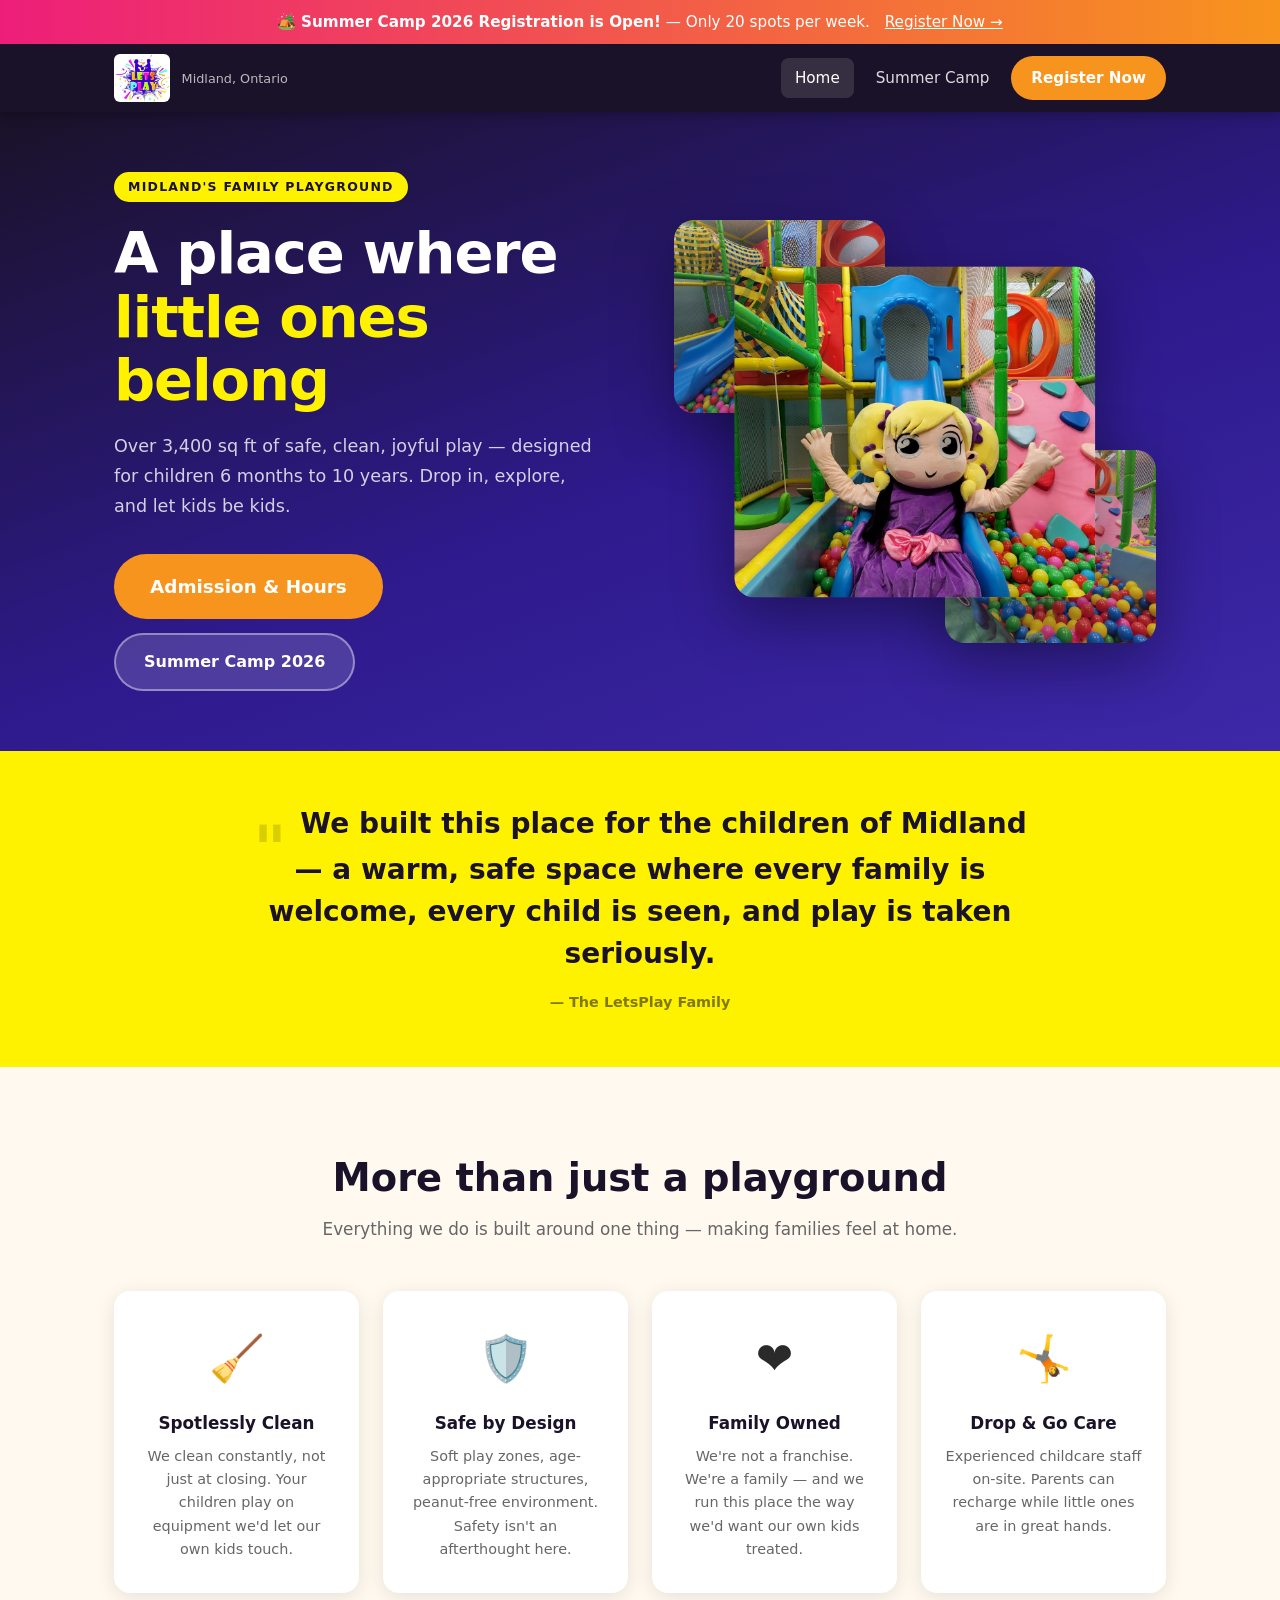
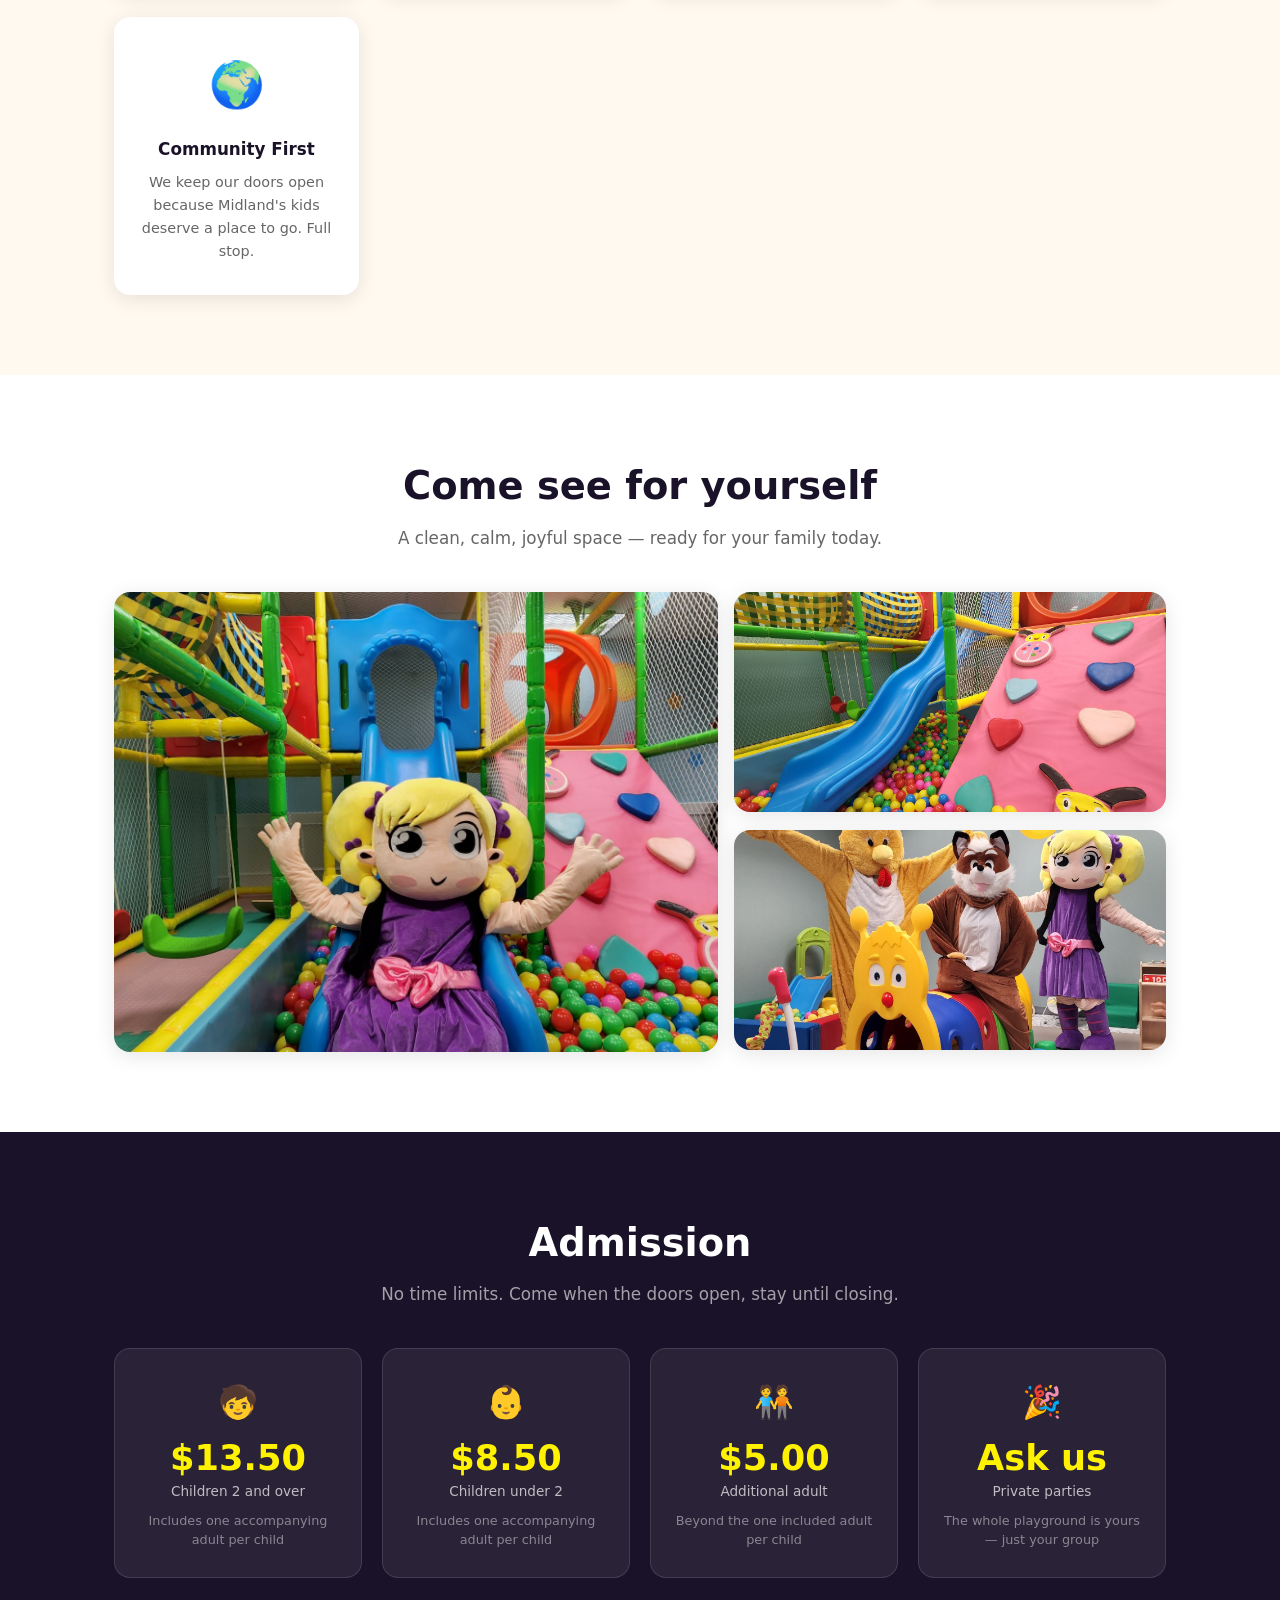
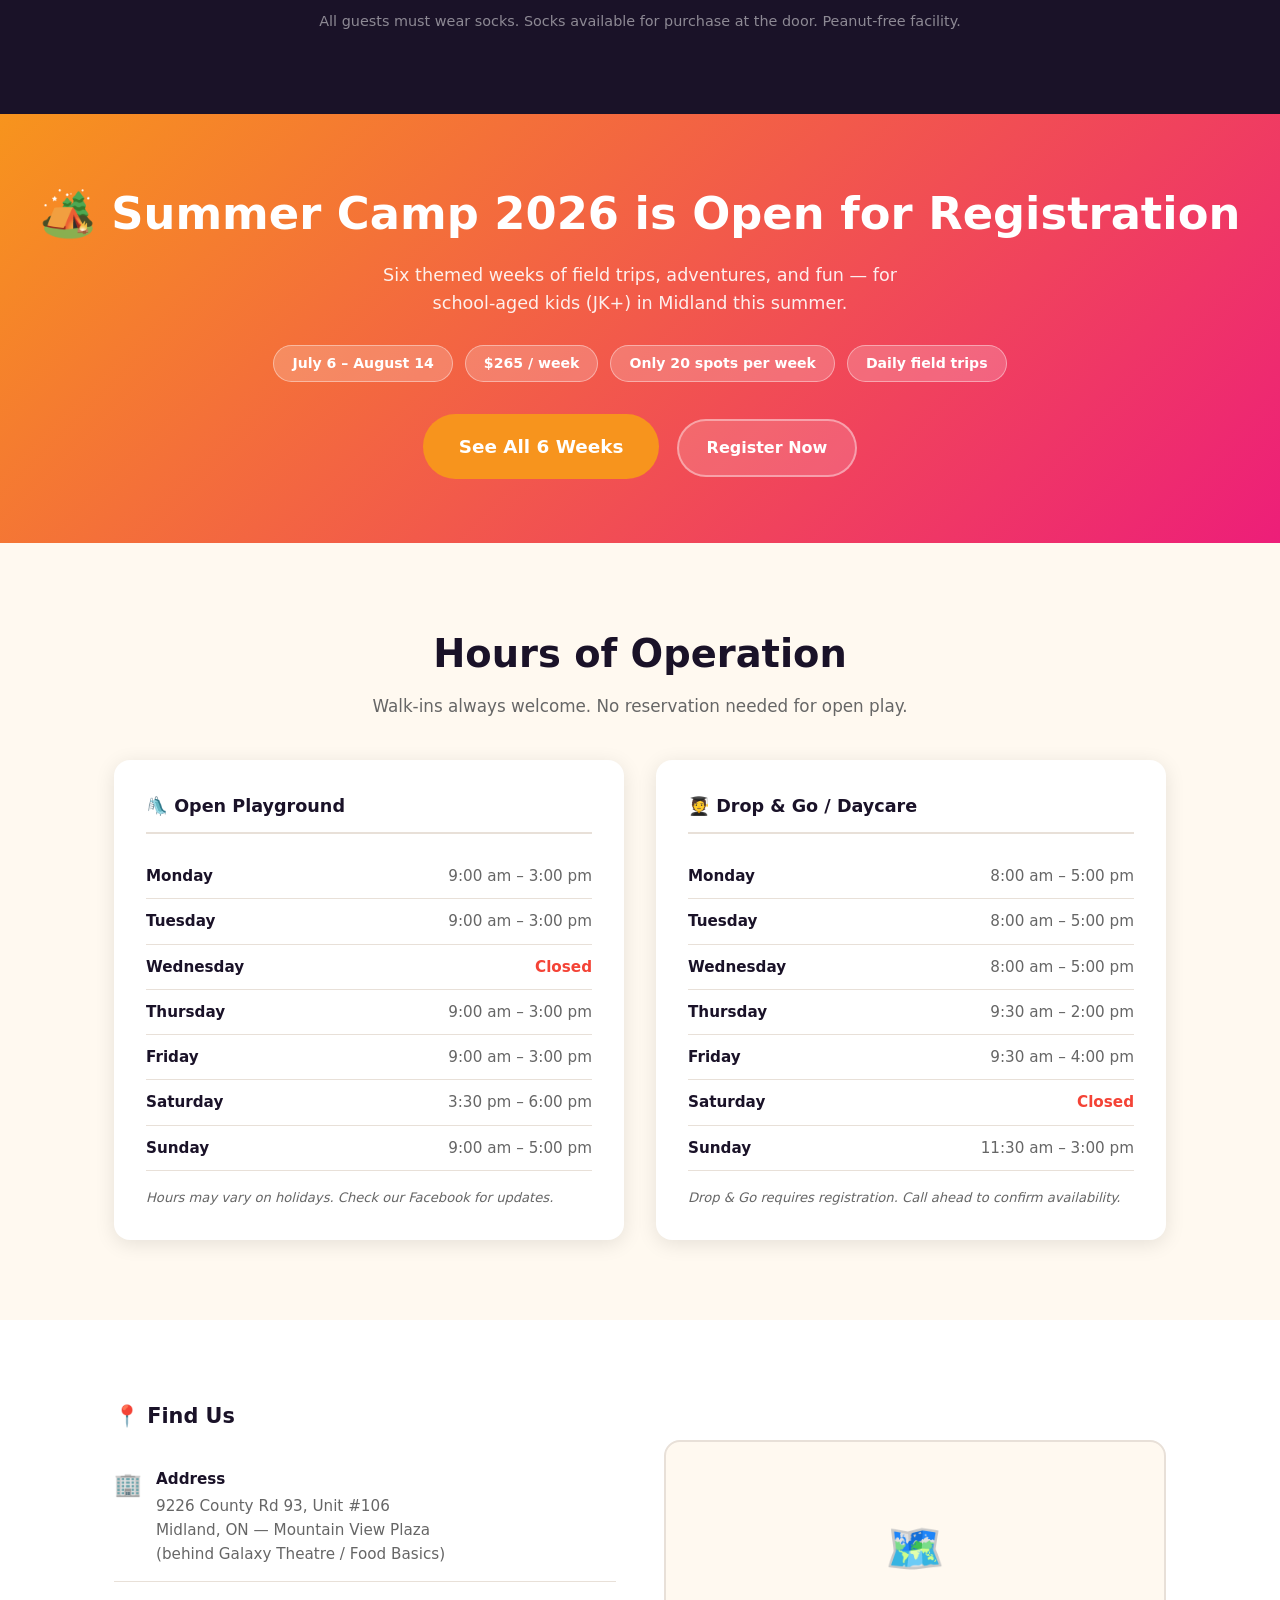
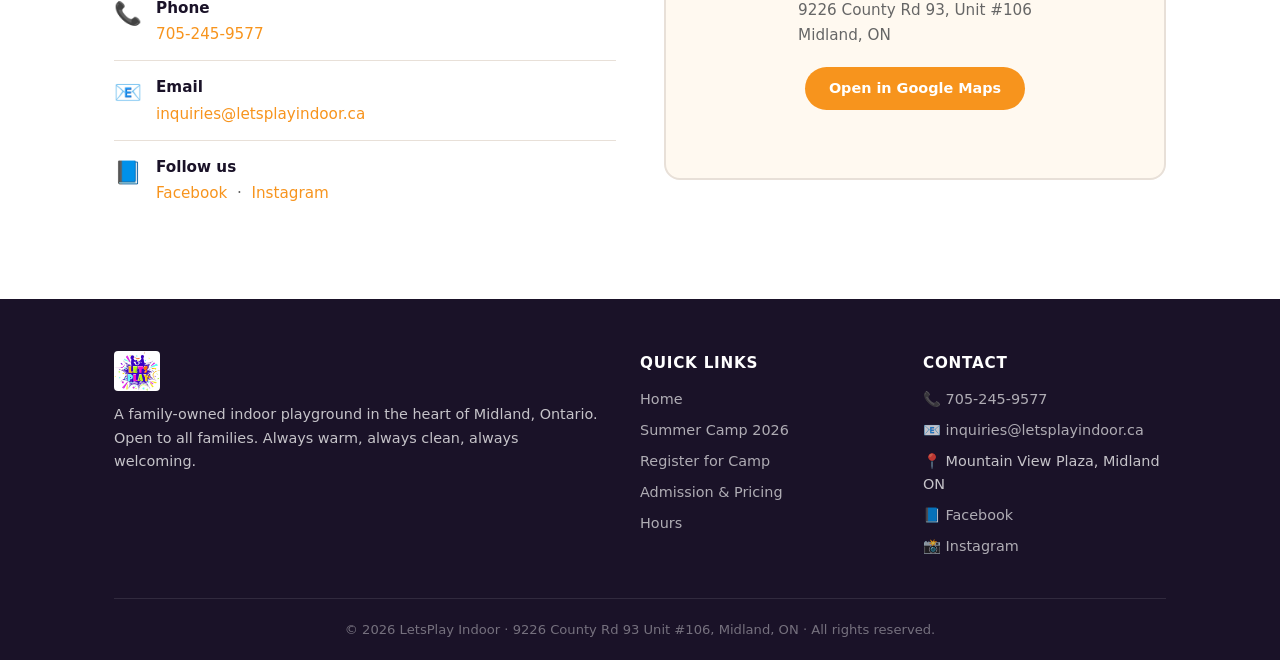
==== home.html @ 713d7423 "initial: letsplay-poc with all pages, styles, and images" ====
<!DOCTYPE html>
<html lang="en">
<head>
  <meta charset="UTF-8" />
  <meta name="viewport" content="width=device-width, initial-scale=1.0" />
  <title>LetsPlay Indoor Playground — Midland, Ontario</title>
  <link rel="stylesheet" href="style.css" />
  <style>

    /* ── HOMEPAGE OVERRIDES ── */

    /* HERO */
    .home-hero {
      background: linear-gradient(160deg, #1A1228 0%, #2E1A8C 55%, #3D28A8 100%);
      padding: 0;
      overflow: hidden;
      position: relative;
    }
    .home-hero-inner {
      display: grid;
      grid-template-columns: 1fr 1fr;
      min-height: 560px;
      max-width: 1100px;
      margin: 0 auto;
      padding: 0 24px;
      align-items: center;
      gap: 48px;
    }
    .home-hero-text { padding: 60px 0; }
    .home-hero-eyebrow {
      display: inline-block;
      background: var(--yellow);
      color: var(--dark);
      font-size: 0.78rem;
      font-weight: 800;
      text-transform: uppercase;
      letter-spacing: 0.1em;
      padding: 5px 14px;
      border-radius: 50px;
      margin-bottom: 20px;
    }
    .home-hero-text h1 {
      font-size: clamp(2.2rem, 4.5vw, 3.8rem);
      font-weight: 900;
      color: #fff;
      line-height: 1.1;
      margin-bottom: 20px;
      letter-spacing: -0.02em;
    }
    .home-hero-text h1 span { color: var(--yellow); }
    .home-hero-text p {
      font-size: 1.1rem;
      color: rgba(255,255,255,0.8);
      line-height: 1.7;
      margin-bottom: 32px;
      max-width: 480px;
    }
    .home-hero-ctas { display: flex; gap: 14px; flex-wrap: wrap; }
    .home-hero-img {
      position: relative;
      height: 460px;
      display: flex;
      align-items: center;
      justify-content: center;
    }
    .hero-photo-stack {
      position: relative;
      width: 100%;
      height: 100%;
    }
    .hero-photo-stack img {
      position: absolute;
      border-radius: 20px;
      object-fit: cover;
      box-shadow: 0 20px 60px rgba(0,0,0,0.4);
    }
    .hero-photo-stack .photo-main {
      width: 72%;
      height: 72%;
      top: 50%;
      left: 50%;
      transform: translate(-50%, -50%);
      z-index: 3;
    }
    .hero-photo-stack .photo-tl {
      width: 42%;
      height: 42%;
      top: 4%;
      left: 2%;
      z-index: 2;
      opacity: 0.85;
    }
    .hero-photo-stack .photo-br {
      width: 42%;
      height: 42%;
      bottom: 4%;
      right: 2%;
      z-index: 2;
      opacity: 0.85;
    }

    /* HEART STATEMENT */
    .heart-section {
      background: var(--yellow);
      padding: 52px 24px;
      text-align: center;
    }
    .heart-section blockquote {
      max-width: 780px;
      margin: 0 auto;
      font-size: clamp(1.25rem, 2.5vw, 1.75rem);
      font-weight: 800;
      color: var(--dark);
      line-height: 1.5;
      font-style: normal;
    }
    .heart-section blockquote::before {
      content: '"';
      font-size: 4rem;
      line-height: 0;
      vertical-align: -0.6em;
      color: rgba(0,0,0,0.15);
      margin-right: 4px;
    }
    .heart-section cite {
      display: block;
      margin-top: 16px;
      font-size: 0.9rem;
      font-weight: 600;
      color: rgba(0,0,0,0.5);
      font-style: normal;
    }

    /* WHY US */
    .why-section {
      padding: 80px 0;
      background: var(--bg-light);
    }
    .why-grid {
      display: grid;
      grid-template-columns: repeat(auto-fit, minmax(200px, 1fr));
      gap: 24px;
      margin-top: 48px;
    }
    .why-card {
      background: #fff;
      border-radius: var(--radius);
      padding: 32px 24px;
      text-align: center;
      box-shadow: var(--shadow);
      transition: transform 0.2s;
    }
    .why-card:hover { transform: translateY(-4px); }
    .why-icon { font-size: 2.8rem; margin-bottom: 16px; }
    .why-card h3 { font-size: 1.05rem; font-weight: 800; color: var(--dark); margin-bottom: 8px; }
    .why-card p { font-size: 0.9rem; color: var(--text-light); line-height: 1.6; }

    /* FACILITY PHOTOS */
    .facility-section {
      padding: 80px 0;
      background: #fff;
    }
    .facility-grid {
      display: grid;
      grid-template-columns: 1.4fr 1fr;
      grid-template-rows: auto auto;
      gap: 16px;
      margin-top: 40px;
    }
    .facility-grid img {
      width: 100%;
      height: 100%;
      object-fit: cover;
      border-radius: var(--radius);
      box-shadow: var(--shadow);
    }
    .facility-grid .big { grid-row: 1 / 3; height: 460px; }
    .facility-grid .small { height: 220px; }

    /* ADMISSION */
    .admission-section {
      padding: 80px 0;
      background: var(--dark);
      color: #fff;
    }
    .admission-section .section-title { color: #fff; }
    .admission-section .section-sub { color: rgba(255,255,255,0.6); }
    .admission-grid {
      display: grid;
      grid-template-columns: repeat(auto-fit, minmax(200px, 1fr));
      gap: 20px;
      margin-top: 40px;
    }
    .admission-card {
      background: rgba(255,255,255,0.07);
      border: 1px solid rgba(255,255,255,0.12);
      border-radius: var(--radius);
      padding: 28px 20px;
      text-align: center;
    }
    .admission-card .adm-icon { font-size: 2rem; margin-bottom: 12px; }
    .admission-card .adm-price {
      font-size: 2.2rem;
      font-weight: 900;
      color: var(--yellow);
      line-height: 1;
      margin-bottom: 6px;
    }
    .admission-card .adm-label { font-size: 0.85rem; color: rgba(255,255,255,0.7); margin-bottom: 8px; }
    .admission-card .adm-note { font-size: 0.8rem; color: rgba(255,255,255,0.45); line-height: 1.5; }
    .admission-note {
      text-align: center;
      margin-top: 32px;
      font-size: 0.9rem;
      color: rgba(255,255,255,0.5);
    }

    /* CAMP BANNER */
    .camp-banner {
      background: linear-gradient(135deg, var(--orange) 0%, var(--pink) 100%);
      padding: 64px 24px;
      text-align: center;
      color: #fff;
    }
    .camp-banner h2 {
      font-size: clamp(1.8rem, 3.5vw, 2.8rem);
      font-weight: 900;
      margin-bottom: 12px;
    }
    .camp-banner p {
      font-size: 1.1rem;
      opacity: 0.9;
      margin-bottom: 28px;
      max-width: 560px;
      margin-left: auto;
      margin-right: auto;
    }
    .camp-banner-pills {
      display: flex;
      justify-content: center;
      gap: 12px;
      flex-wrap: wrap;
      margin-bottom: 32px;
    }
    .camp-pill {
      background: rgba(255,255,255,0.2);
      border: 1px solid rgba(255,255,255,0.4);
      border-radius: 50px;
      padding: 6px 18px;
      font-size: 0.88rem;
      font-weight: 600;
    }

    /* HOURS */
    .hours-section {
      padding: 80px 0;
      background: var(--bg-light);
    }
    .hours-grid {
      display: grid;
      grid-template-columns: 1fr 1fr;
      gap: 32px;
      margin-top: 40px;
    }
    .hours-card {
      background: #fff;
      border-radius: var(--radius);
      padding: 32px;
      box-shadow: var(--shadow);
    }
    .hours-card h3 {
      font-size: 1.1rem;
      font-weight: 800;
      color: var(--dark);
      margin-bottom: 20px;
      padding-bottom: 12px;
      border-bottom: 2px solid var(--border);
    }
    .hours-row {
      display: flex;
      justify-content: space-between;
      padding: 10px 0;
      font-size: 0.95rem;
      border-bottom: 1px solid var(--border);
    }
    .hours-row:last-child { border-bottom: none; }
    .hours-row .day { font-weight: 600; color: var(--dark); }
    .hours-row .time { color: var(--text-light); }
    .hours-row .closed { color: var(--red); font-weight: 600; }
    .hours-note {
      margin-top: 16px;
      font-size: 0.82rem;
      color: var(--text-light);
      font-style: italic;
    }

    /* LOCATION */
    .location-section {
      padding: 80px 0;
      background: #fff;
    }
    .location-inner {
      display: grid;
      grid-template-columns: 1fr 1fr;
      gap: 48px;
      align-items: center;
    }
    .location-details h3 { font-size: 1.3rem; font-weight: 800; color: var(--dark); margin-bottom: 20px; }
    .location-item {
      display: flex;
      align-items: flex-start;
      gap: 14px;
      padding: 14px 0;
      border-bottom: 1px solid var(--border);
      font-size: 0.95rem;
    }
    .location-item:last-child { border-bottom: none; }
    .location-item .loc-icon { font-size: 1.4rem; flex-shrink: 0; }
    .location-item strong { display: block; color: var(--dark); font-weight: 700; margin-bottom: 2px; }
    .location-item span { color: var(--text-light); }
    .location-map {
      background: var(--bg-light);
      border-radius: var(--radius);
      overflow: hidden;
      height: 340px;
      border: 2px solid var(--border);
      display: flex;
      align-items: center;
      justify-content: center;
      flex-direction: column;
      gap: 12px;
      color: var(--text-light);
      font-size: 0.95rem;
    }
    .location-map .map-icon { font-size: 3rem; }
    .location-map a {
      background: var(--orange);
      color: #fff;
      padding: 10px 24px;
      border-radius: 50px;
      font-weight: 700;
      font-size: 0.9rem;
      text-decoration: none;
      margin-top: 8px;
    }

    /* RESPONSIVE */
    @media (max-width: 768px) {
      .home-hero-inner { grid-template-columns: 1fr; min-height: auto; }
      .home-hero-img { height: 280px; }
      .facility-grid { grid-template-columns: 1fr; }
      .facility-grid .big { height: 260px; grid-row: auto; }
      .facility-grid .small { height: 200px; }
      .hours-grid { grid-template-columns: 1fr; }
      .location-inner { grid-template-columns: 1fr; }
      .location-map { height: 220px; }
      .heart-section blockquote { font-size: 1.1rem; }
    }
  </style>
</head>
<body>

  <!-- URGENCY BANNER -->
  <div class="urgency-banner">
    🏕️ <strong>Summer Camp 2026 Registration is Open!</strong> — Only 20 spots per week.
    <a href="registration.html" style="color:#fff; text-decoration:underline; margin-left:10px;">Register Now →</a>
  </div>

  <!-- HEADER -->
  <header class="site-header">
    <div class="header-inner">
      <div class="logo-area">
        <img src="images/letsplay-logo.jpg" alt="LetsPlay Indoor" style="height:48px; width:auto; border-radius:6px;" />
        <div class="logo-text">
          <span class="tagline" style="color:rgba(255,255,255,0.7); font-size:0.8rem;">Midland, Ontario</span>
        </div>
      </div>
      <nav class="site-nav">
        <a href="home.html" class="active">Home</a>
        <a href="index.html">Summer Camp</a>
        <a href="registration.html" class="btn-nav">Register Now</a>
      </nav>
    </div>
  </header>

  <!-- HERO -->
  <section class="home-hero">
    <div class="home-hero-inner">
      <div class="home-hero-text">
        <span class="home-hero-eyebrow">Midland's Family Playground</span>
        <h1>A place where<br/><span>little ones belong</span></h1>
        <p>Over 3,400 sq ft of safe, clean, joyful play — designed for children 6 months to 10 years. Drop in, explore, and let kids be kids.</p>
        <div class="home-hero-ctas">
          <a href="#admission" class="btn-primary btn-large">Admission & Hours</a>
          <a href="index.html" class="btn-secondary">Summer Camp 2026</a>
        </div>
      </div>
      <div class="home-hero-img">
        <div class="hero-photo-stack">
          <img src="images/facility/20220902_182718-2048x956.jpg" alt="LetsPlay Indoor ball pit and slide" class="photo-main" />
          <img src="images/facility/20220802_205401-1536x1152.jpg" alt="LetsPlay Indoor colourful play area" class="photo-tl" />
          <img src="images/facility/20220802_212156-768x576.jpg" alt="LetsPlay Indoor play structure" class="photo-br" />
        </div>
      </div>
    </div>
  </section>

  <!-- HEART STATEMENT -->
  <section class="heart-section">
    <blockquote>
      We built this place for the children of Midland — a warm, safe space where every family is welcome, every child is seen, and play is taken seriously.
    </blockquote>
    <cite>— The LetsPlay Family</cite>
  </section>

  <!-- WHY US -->
  <section class="why-section">
    <div class="container">
      <h2 class="section-title">More than just a playground</h2>
      <p class="section-sub">Everything we do is built around one thing — making families feel at home.</p>
      <div class="why-grid">
        <div class="why-card">
          <div class="why-icon">🧹</div>
          <h3>Spotlessly Clean</h3>
          <p>We clean constantly, not just at closing. Your children play on equipment we'd let our own kids touch.</p>
        </div>
        <div class="why-card">
          <div class="why-icon">🛡️</div>
          <h3>Safe by Design</h3>
          <p>Soft play zones, age-appropriate structures, peanut-free environment. Safety isn't an afterthought here.</p>
        </div>
        <div class="why-card">
          <div class="why-icon">❤️</div>
          <h3>Family Owned</h3>
          <p>We're not a franchise. We're a family — and we run this place the way we'd want our own kids treated.</p>
        </div>
        <div class="why-card">
          <div class="why-icon">🤸</div>
          <h3>Drop & Go Care</h3>
          <p>Experienced childcare staff on-site. Parents can recharge while little ones are in great hands.</p>
        </div>
        <div class="why-card">
          <div class="why-icon">🌍</div>
          <h3>Community First</h3>
          <p>We keep our doors open because Midland's kids deserve a place to go. Full stop.</p>
        </div>
      </div>
    </div>
  </section>

  <!-- FACILITY PHOTOS -->
  <section class="facility-section">
    <div class="container">
      <h2 class="section-title">Come see for yourself</h2>
      <p class="section-sub">A clean, calm, joyful space — ready for your family today.</p>
      <div class="facility-grid">
        <img src="images/facility/20220902_182718-2048x956.jpg" alt="LetsPlay Indoor — mascot on the slide" class="big" />
        <img src="images/facility/20220802_205401-1536x1152.jpg" alt="LetsPlay Indoor — ball pit and climbing wall" class="small" />
        <img src="images/facility/20220902_1824360-1536x969.jpg" alt="LetsPlay Indoor — mascots and play area" class="small" />
      </div>
    </div>
  </section>

  <!-- ADMISSION -->
  <section class="admission-section" id="admission">
    <div class="container">
      <h2 class="section-title">Admission</h2>
      <p class="section-sub">No time limits. Come when the doors open, stay until closing.</p>
      <div class="admission-grid">
        <div class="admission-card">
          <div class="adm-icon">🧒</div>
          <div class="adm-price">$13.50</div>
          <div class="adm-label">Children 2 and over</div>
          <div class="adm-note">Includes one accompanying adult per child</div>
        </div>
        <div class="admission-card">
          <div class="adm-icon">👶</div>
          <div class="adm-price">$8.50</div>
          <div class="adm-label">Children under 2</div>
          <div class="adm-note">Includes one accompanying adult per child</div>
        </div>
        <div class="admission-card">
          <div class="adm-icon">🧑‍🤝‍🧑</div>
          <div class="adm-price">$5.00</div>
          <div class="adm-label">Additional adult</div>
          <div class="adm-note">Beyond the one included adult per child</div>
        </div>
        <div class="admission-card">
          <div class="adm-icon">🎉</div>
          <div class="adm-price">Ask us</div>
          <div class="adm-label">Private parties</div>
          <div class="adm-note">The whole playground is yours — just your group</div>
        </div>
      </div>
      <p class="admission-note">All guests must wear socks. Socks available for purchase at the door. Peanut-free facility.</p>
    </div>
  </section>

  <!-- CAMP BANNER -->
  <section class="camp-banner">
    <h2>🏕️ Summer Camp 2026 is Open for Registration</h2>
    <p>Six themed weeks of field trips, adventures, and fun — for school-aged kids (JK+) in Midland this summer.</p>
    <div class="camp-banner-pills">
      <span class="camp-pill">July 6 – August 14</span>
      <span class="camp-pill">$265 / week</span>
      <span class="camp-pill">Only 20 spots per week</span>
      <span class="camp-pill">Daily field trips</span>
    </div>
    <a href="index.html" class="btn-primary btn-large" style="margin-right:12px;">See All 6 Weeks</a>
    <a href="registration.html" class="btn-secondary btn-large">Register Now</a>
  </section>

  <!-- HOURS -->
  <section class="hours-section" id="hours">
    <div class="container">
      <h2 class="section-title">Hours of Operation</h2>
      <p class="section-sub">Walk-ins always welcome. No reservation needed for open play.</p>
      <div class="hours-grid">
        <div class="hours-card">
          <h3>🛝 Open Playground</h3>
          <div class="hours-row"><span class="day">Monday</span><span class="time">9:00 am – 3:00 pm</span></div>
          <div class="hours-row"><span class="day">Tuesday</span><span class="time">9:00 am – 3:00 pm</span></div>
          <div class="hours-row"><span class="day">Wednesday</span><span class="closed">Closed</span></div>
          <div class="hours-row"><span class="day">Thursday</span><span class="time">9:00 am – 3:00 pm</span></div>
          <div class="hours-row"><span class="day">Friday</span><span class="time">9:00 am – 3:00 pm</span></div>
          <div class="hours-row"><span class="day">Saturday</span><span class="time">3:30 pm – 6:00 pm</span></div>
          <div class="hours-row"><span class="day">Sunday</span><span class="time">9:00 am – 5:00 pm</span></div>
          <p class="hours-note">Hours may vary on holidays. Check our Facebook for updates.</p>
        </div>
        <div class="hours-card">
          <h3>🧑‍🎓 Drop & Go / Daycare</h3>
          <div class="hours-row"><span class="day">Monday</span><span class="time">8:00 am – 5:00 pm</span></div>
          <div class="hours-row"><span class="day">Tuesday</span><span class="time">8:00 am – 5:00 pm</span></div>
          <div class="hours-row"><span class="day">Wednesday</span><span class="time">8:00 am – 5:00 pm</span></div>
          <div class="hours-row"><span class="day">Thursday</span><span class="time">9:30 am – 2:00 pm</span></div>
          <div class="hours-row"><span class="day">Friday</span><span class="time">9:30 am – 4:00 pm</span></div>
          <div class="hours-row"><span class="day">Saturday</span><span class="closed">Closed</span></div>
          <div class="hours-row"><span class="day">Sunday</span><span class="time">11:30 am – 3:00 pm</span></div>
          <p class="hours-note">Drop & Go requires registration. Call ahead to confirm availability.</p>
        </div>
      </div>
    </div>
  </section>

  <!-- LOCATION -->
  <section class="location-section">
    <div class="container">
      <div class="location-inner">
        <div class="location-details">
          <h3>📍 Find Us</h3>
          <div class="location-item">
            <span class="loc-icon">🏢</span>
            <div>
              <strong>Address</strong>
              <span>9226 County Rd 93, Unit #106<br/>Midland, ON — Mountain View Plaza<br/>(behind Galaxy Theatre / Food Basics)</span>
            </div>
          </div>
          <div class="location-item">
            <span class="loc-icon">📞</span>
            <div>
              <strong>Phone</strong>
              <span><a href="tel:7052459577">705-245-9577</a></span>
            </div>
          </div>
          <div class="location-item">
            <span class="loc-icon">📧</span>
            <div>
              <strong>Email</strong>
              <span><a href="mailto:inquiries@letsplayindoor.ca">inquiries@letsplayindoor.ca</a></span>
            </div>
          </div>
          <div class="location-item">
            <span class="loc-icon">📘</span>
            <div>
              <strong>Follow us</strong>
              <span><a href="https://www.facebook.com/letsplayofficial.ca" target="_blank">Facebook</a> &nbsp;·&nbsp; <a href="https://www.instagram.com/letsplayindoor" target="_blank">Instagram</a></span>
            </div>
          </div>
        </div>
        <div class="location-map">
          <span class="map-icon">🗺️</span>
          <span>9226 County Rd 93, Unit #106<br/>Midland, ON</span>
          <a href="https://maps.google.com/?q=9226+County+Rd+93+Midland+ON" target="_blank">Open in Google Maps</a>
        </div>
      </div>
    </div>
  </section>

  <!-- FOOTER -->
  <footer class="site-footer">
    <div class="container">
      <div class="footer-grid">
        <div class="footer-col">
          <div class="footer-brand"><img src="images/letsplay-logo.jpg" alt="LetsPlay Indoor" style="height:40px; width:auto; border-radius:4px; margin-bottom:8px; display:block;"/></div>
          <p>A family-owned indoor playground in the heart of Midland, Ontario. Open to all families. Always warm, always clean, always welcoming.</p>
        </div>
        <div class="footer-col">
          <h4>Quick Links</h4>
          <ul>
            <li><a href="home.html">Home</a></li>
            <li><a href="index.html">Summer Camp 2026</a></li>
            <li><a href="registration.html">Register for Camp</a></li>
            <li><a href="#admission">Admission & Pricing</a></li>
            <li><a href="#hours">Hours</a></li>
          </ul>
        </div>
        <div class="footer-col">
          <h4>Contact</h4>
          <ul>
            <li>📞 <a href="tel:7052459577">705-245-9577</a></li>
            <li>📧 <a href="mailto:inquiries@letsplayindoor.ca">inquiries@letsplayindoor.ca</a></li>
            <li>📍 Mountain View Plaza, Midland ON</li>
            <li>📘 <a href="https://www.facebook.com/letsplayofficial.ca" target="_blank">Facebook</a></li>
            <li>📸 <a href="https://www.instagram.com/letsplayindoor" target="_blank">Instagram</a></li>
          </ul>
        </div>
      </div>
      <div class="footer-bottom">
        <p>© 2026 LetsPlay Indoor · 9226 County Rd 93 Unit #106, Midland, ON · All rights reserved.</p>
      </div>
    </div>
  </footer>

</body>
</html>
---- style.css ----
/* ===================================================
   LetsPlay Indoor
   Style Sheet — Brand-aligned palette (logo: May 2022)

   Logo colours:
     Orange  #F7941D  (primary CTA, accents)
     Pink    #ED1E79  (highlights, badges)
     Yellow  #FFF200  (hero accents, eyebrows)
     Green   #8DC63F  (success states, nature weeks)
     Cyan    #00BFF3  (water/sea weeks, info)
     Purple  #2E1A8C  (dark backgrounds, hero)
   =================================================== */

/* ----- RESET & BASE ----- */
*, *::before, *::after { box-sizing: border-box; margin: 0; padding: 0; }

:root {
  /* ── Brand primaries (from logo) ── */
  --orange:     #F7941D;
  --orange-lt:  #FFAD50;
  --yellow:     #FFF200;
  --yellow-lt:  #FFFBE0;
  --green:      #8DC63F;
  --cyan:       #00BFF3;
  --pink:       #ED1E79;
  --purple:     #2E1A8C;
  --purple-lt:  #3D28A8;

  /* ── Neutrals ── */
  --teal:       #00BCD4;
  --blue:       #2196F3;
  --red:        #F44336;
  --dark:       #1A1228;   /* deep purple-black — from logo scribble */
  --dark2:      #2E1A8C;   /* logo purple — used for hero backgrounds */
  --text:       #2A2A2A;
  --text-light: #666;
  --bg-light:   #FFF9F0;   /* warm white tinted toward orange */
  --bg-white:   #FFFFFF;
  --border:     #E8E0D8;
  --radius:     16px;
  --radius-sm:  8px;
  --shadow:     0 4px 20px rgba(0,0,0,0.10);
  --shadow-md:  0 8px 32px rgba(0,0,0,0.15);
  --font:       'Segoe UI', system-ui, -apple-system, sans-serif;
}

html { scroll-behavior: smooth; }

body {
  font-family: var(--font);
  color: var(--text);
  background: var(--bg-light);
  line-height: 1.6;
}

a { color: var(--orange); text-decoration: none; }
a:hover { text-decoration: underline; }

img { max-width: 100%; height: auto; display: block; }

.container {
  max-width: 1100px;
  margin: 0 auto;
  padding: 0 24px;
}

/* ----- HEADER ----- */
.site-header {
  background: var(--dark);
  position: sticky;
  top: 0;
  z-index: 100;
  box-shadow: 0 2px 12px rgba(0,0,0,0.3);
}
.header-inner {
  max-width: 1100px;
  margin: 0 auto;
  padding: 0 24px;
  display: flex;
  align-items: center;
  justify-content: space-between;
  height: 68px;
}
.logo-area {
  display: flex;
  align-items: center;
  gap: 12px;
}
.logo-emoji { font-size: 2rem; }
.logo-text {
  display: flex;
  flex-direction: column;
  line-height: 1.2;
}
.brand {
  font-size: 1.1rem;
  font-weight: 700;
  color: var(--yellow);
  letter-spacing: 0.01em;
}
.tagline {
  font-size: 0.75rem;
  color: rgba(255,255,255,0.6);
}
.site-nav {
  display: flex;
  align-items: center;
  gap: 8px;
}
.site-nav a {
  color: rgba(255,255,255,0.85);
  padding: 8px 14px;
  border-radius: var(--radius-sm);
  font-weight: 500;
  font-size: 0.95rem;
  transition: background 0.2s, color 0.2s;
}
.site-nav a:hover, .site-nav a.active {
  color: #fff;
  background: rgba(255,255,255,0.12);
  text-decoration: none;
}
.btn-nav {
  background: var(--orange) !important;
  color: #fff !important;
  font-weight: 700 !important;
  padding: 10px 20px !important;
  border-radius: 50px !important;
}
.btn-nav:hover {
  background: var(--orange-lt) !important;
}

/* ----- BUTTONS ----- */
.btn-primary {
  display: inline-block;
  background: var(--orange);
  color: #fff;
  font-weight: 700;
  font-size: 1rem;
  padding: 14px 28px;
  border-radius: 50px;
  border: none;
  cursor: pointer;
  transition: background 0.2s, transform 0.15s;
  text-decoration: none;
}
.btn-primary:hover {
  background: var(--orange-lt);
  transform: translateY(-2px);
  text-decoration: none;
  color: #fff;
}
.btn-primary.btn-large {
  font-size: 1.15rem;
  padding: 18px 36px;
}
.btn-secondary {
  display: inline-block;
  background: rgba(255,255,255,0.15);
  color: #fff;
  font-weight: 600;
  font-size: 1rem;
  padding: 14px 28px;
  border-radius: 50px;
  border: 2px solid rgba(255,255,255,0.4);
  cursor: pointer;
  transition: background 0.2s;
  text-decoration: none;
}
.btn-secondary:hover {
  background: rgba(255,255,255,0.25);
  text-decoration: none;
  color: #fff;
}
.btn-outline {
  display: inline-block;
  color: var(--orange);
  border: 2px solid var(--orange);
  font-weight: 600;
  font-size: 0.9rem;
  padding: 8px 18px;
  border-radius: 50px;
  transition: background 0.2s, color 0.2s;
  text-decoration: none;
  margin-top: 8px;
}
.btn-outline:hover {
  background: var(--orange);
  color: #fff;
  text-decoration: none;
}

/* ----- HERO (index) ----- */
.hero {
  background: linear-gradient(135deg, #1A1228 0%, #2E1A8C 50%, #3D28A8 100%);
  padding: 80px 24px 60px;
  text-align: center;
  position: relative;
  overflow: hidden;
}
.hero-content { position: relative; z-index: 2; }
.hero-badge {
  display: inline-block;
  background: var(--yellow);
  color: var(--dark);
  font-weight: 700;
  font-size: 0.85rem;
  padding: 6px 18px;
  border-radius: 50px;
  margin-bottom: 20px;
  letter-spacing: 0.03em;
  text-transform: uppercase;
}
.hero-title {
  font-size: clamp(2.5rem, 6vw, 4.5rem);
  font-weight: 900;
  color: #fff;
  line-height: 1.1;
  margin-bottom: 12px;
  letter-spacing: -0.02em;
}
.hero-dates {
  font-size: 1.4rem;
  font-weight: 700;
  color: var(--yellow);
  margin-bottom: 16px;
}
.hero-sub {
  font-size: 1.05rem;
  color: rgba(255,255,255,0.75);
  margin-bottom: 36px;
}
.hero-ctas { display: flex; gap: 16px; justify-content: center; flex-wrap: wrap; }
.hero-bubbles {
  position: absolute;
  inset: 0;
  display: flex;
  align-items: center;
  justify-content: space-around;
  font-size: 4rem;
  opacity: 0.08;
  pointer-events: none;
  z-index: 1;
}

/* ----- PAGE HERO (inner pages) ----- */
.page-hero {
  background: linear-gradient(135deg, var(--orange) 0%, var(--pink) 100%);
  padding: 60px 24px 50px;
  text-align: center;
  color: #fff;
}
.page-hero h1 {
  font-size: clamp(1.8rem, 4vw, 3rem);
  font-weight: 900;
  margin-bottom: 12px;
}
.page-hero p {
  font-size: 1.1rem;
  opacity: 0.9;
}

/* ----- QUICK FACTS ----- */
.quick-facts {
  background: var(--dark);
  padding: 48px 0;
}
.quick-facts .container {
  display: grid;
  grid-template-columns: repeat(auto-fit, minmax(220px, 1fr));
  gap: 20px;
}
.fact-card {
  background: rgba(255,255,255,0.07);
  border: 1px solid rgba(255,255,255,0.12);
  border-radius: var(--radius);
  padding: 28px 20px;
  text-align: center;
  color: #fff;
  transition: background 0.2s;
}
.fact-card:hover { background: rgba(255,255,255,0.12); }
.fact-icon { font-size: 2.2rem; margin-bottom: 12px; }
.fact-title { font-size: 1rem; font-weight: 700; color: var(--yellow); margin-bottom: 8px; }
.fact-body { font-size: 0.95rem; line-height: 1.6; color: rgba(255,255,255,0.85); }
.fact-body small { color: rgba(255,255,255,0.55); font-size: 0.82rem; }

/* ----- SECTION TITLES ----- */
.section-title {
  font-size: clamp(1.6rem, 3.5vw, 2.4rem);
  font-weight: 900;
  color: var(--dark);
  text-align: center;
  margin-bottom: 8px;
}
.section-sub {
  text-align: center;
  color: var(--text-light);
  font-size: 1.05rem;
  margin-bottom: 40px;
}

/* ----- THEME CARDS ----- */
.themes-section {
  padding: 72px 0;
  background: var(--bg-light);
}
.theme-grid {
  display: grid;
  grid-template-columns: repeat(auto-fill, minmax(320px, 1fr));
  gap: 28px;
}
.theme-card {
  background: #fff;
  border-radius: var(--radius);
  overflow: hidden;
  box-shadow: var(--shadow);
  transition: transform 0.2s, box-shadow 0.2s;
}
.theme-card:hover {
  transform: translateY(-6px);
  box-shadow: var(--shadow-md);
}
.theme-img-wrap {
  position: relative;
  height: 220px;
  overflow: hidden;
}
.theme-img-wrap img {
  width: 100%;
  height: 100%;
  object-fit: cover;
  object-position: center top;
  transition: transform 0.4s;
}
.theme-card:hover .theme-img-wrap img { transform: scale(1.05); }
.theme-badge {
  position: absolute;
  top: 14px;
  left: 14px;
  background: var(--orange);
  color: #fff;
  font-size: 0.8rem;
  font-weight: 700;
  padding: 4px 12px;
  border-radius: 50px;
  letter-spacing: 0.05em;
  text-transform: uppercase;
}
.theme-body {
  padding: 22px;
}
.theme-body h3 {
  font-size: 1.2rem;
  font-weight: 800;
  margin-bottom: 4px;
  color: var(--dark);
}
.theme-dates-label {
  font-size: 0.85rem;
  color: var(--orange);
  font-weight: 700;
  margin-bottom: 10px;
}
.theme-body p {
  color: var(--text-light);
  font-size: 0.95rem;
  margin-bottom: 14px;
}
.alert-note {
  background: #FFF3CD;
  border: 1px solid #FFCA28;
  border-radius: var(--radius-sm);
  padding: 6px 12px;
  font-size: 0.82rem;
  font-weight: 600;
  color: #7A5800;
  margin-bottom: 10px;
}

/* ----- PRICING ----- */
.pricing-section {
  padding: 72px 0;
  background: #fff;
}
.pricing-cards {
  display: grid;
  grid-template-columns: repeat(auto-fit, minmax(280px, 1fr));
  gap: 24px;
  margin-bottom: 48px;
}
.pricing-card {
  border-radius: var(--radius);
  padding: 32px 28px;
  box-shadow: var(--shadow);
}
.pricing-card.main-price {
  background: linear-gradient(135deg, var(--orange) 0%, var(--orange-lt) 100%);
  color: #fff;
}
.pricing-card.add-ons {
  background: var(--bg-light);
  border: 2px solid var(--border);
}
.pricing-card.refund-policy {
  background: var(--bg-light);
  border: 2px solid var(--border);
}
.price-icon { font-size: 2.5rem; margin-bottom: 16px; }
.pricing-card h3 { font-size: 1.2rem; font-weight: 800; margin-bottom: 8px; }
.price-big {
  font-size: 3.5rem;
  font-weight: 900;
  line-height: 1;
  margin-bottom: 4px;
}
.price-list {
  list-style: none;
  margin-top: 16px;
  display: flex;
  flex-direction: column;
  gap: 8px;
}
.price-list li { font-size: 0.95rem; }
.add-ons-sub { color: var(--text-light); margin-bottom: 16px; font-size: 0.9rem; }
.addon-item {
  display: flex;
  justify-content: space-between;
  align-items: center;
  padding: 12px 16px;
  background: #fff;
  border-radius: var(--radius-sm);
  margin-bottom: 10px;
  border: 1px solid var(--border);
}
.addon-label { font-weight: 600; }
.addon-time { font-size: 0.85rem; color: var(--text-light); }
.addon-note { font-size: 0.82rem; color: var(--text-light); margin-top: 8px; }
.policy-item {
  display: flex;
  align-items: flex-start;
  gap: 14px;
  padding: 16px;
  border-radius: var(--radius-sm);
  margin-bottom: 12px;
}
.policy-item.good { background: #E8F5E9; }
.policy-item.bad { background: #FFEBEE; }
.policy-icon { font-size: 1.4rem; flex-shrink: 0; }
.policy-item strong { display: block; font-size: 0.95rem; }
.policy-item p { font-size: 0.85rem; color: var(--text-light); }
.pricing-cta { text-align: center; }
.spots-warning {
  margin-top: 14px;
  color: var(--red);
  font-weight: 600;
  font-size: 0.95rem;
}

/* ----- SCHEDULE PAGE ----- */
.daily-format-section {
  padding: 56px 0;
  background: var(--bg-light);
}
.daily-format-grid {
  display: grid;
  grid-template-columns: repeat(5, 1fr);
  gap: 16px;
  margin-top: 32px;
}
.day-format-card {
  background: #fff;
  border-radius: var(--radius);
  padding: 20px 12px;
  text-align: center;
  box-shadow: var(--shadow);
}
.day-format-card.wednesday { background: linear-gradient(135deg, var(--orange) 0%, #FF6B35 100%); color: #fff; }
.day-label { font-size: 0.85rem; font-weight: 700; text-transform: uppercase; letter-spacing: 0.05em; color: var(--text-light); margin-bottom: 10px; }
.day-format-card.wednesday .day-label { color: rgba(255,255,255,0.8); }
.day-icon { font-size: 2rem; margin-bottom: 10px; }
.day-desc { font-size: 0.88rem; color: var(--text-light); line-height: 1.4; }
.day-format-card.wednesday .day-desc { color: rgba(255,255,255,0.9); }

.schedule-section { padding: 60px 0; }
.week-block {
  background: #fff;
  border-radius: var(--radius);
  overflow: hidden;
  box-shadow: var(--shadow);
  margin-bottom: 40px;
}
.week-header {
  display: grid;
  grid-template-columns: 280px 1fr;
  min-height: 180px;
  position: relative;
}
.week-header-img {
  overflow: hidden;
  max-height: 220px;
}
.week-header-img img {
  width: 100%;
  height: 100%;
  object-fit: cover;
  object-position: center top;
}
.week-header-text {
  padding: 28px 32px;
  display: flex;
  flex-direction: column;
  justify-content: center;
  color: #fff;
}
.week1-bg .week-header-text { background: linear-gradient(135deg, #C62828, #E53935); }
.week2-bg .week-header-text { background: linear-gradient(135deg, #2E7D32, #43A047); }
.week3-bg .week-header-text { background: linear-gradient(135deg, #0277BD, #0288D1); }
.week4-bg .week-header-text { background: linear-gradient(135deg, #6A1B9A, #8E24AA); }
.week5-bg .week-header-text { background: linear-gradient(135deg, #E65100, #FF6D00); }
.week6-bg .week-header-text { background: linear-gradient(135deg, #4A148C, #7B1FA2); }
.week-num { font-size: 0.8rem; font-weight: 700; text-transform: uppercase; letter-spacing: 0.1em; opacity: 0.8; margin-bottom: 6px; }
.week-header-text h2 { font-size: 1.8rem; font-weight: 900; margin-bottom: 8px; }
.week-dates { font-size: 1rem; opacity: 0.85; font-weight: 500; }
.short-week-badge {
  display: inline-block;
  background: rgba(255,255,255,0.25);
  padding: 2px 10px;
  border-radius: 50px;
  font-size: 0.75rem;
  font-weight: 700;
  margin-left: 8px;
}
.week-itinerary { padding: 8px 0; }
.day-row {
  display: flex;
  align-items: center;
  gap: 16px;
  padding: 16px 24px;
  border-bottom: 1px solid var(--border);
  transition: background 0.15s;
}
.day-row:last-child { border-bottom: none; }
.day-row:hover { background: var(--bg-light); }
.day-row.home { background: #FFF8F0; }
.day-row.closed { background: #FFEBEE; }
.day-col { min-width: 100px; }
.day-tag {
  display: inline-block;
  font-size: 0.75rem;
  font-weight: 700;
  text-transform: uppercase;
  letter-spacing: 0.05em;
  padding: 3px 10px;
  border-radius: 50px;
}
.monday-tag    { background: #E3F2FD; color: #1565C0; }
.tuesday-tag   { background: #E8F5E9; color: #2E7D32; }
.wednesday-tag { background: #FFF3E0; color: #E65100; }
.thursday-tag  { background: #F3E5F5; color: #6A1B9A; }
.friday-tag    { background: #FCE4EC; color: #C62828; }
.trip-icon { font-size: 1.2rem; margin-right: 4px; }
.day-dest { font-size: 0.98rem; color: var(--text); flex: 1; }
.day-dest small { color: var(--text-light); font-size: 0.82rem; }
.week-register-bar {
  padding: 20px 24px;
  background: var(--bg-light);
  border-top: 1px solid var(--border);
  text-align: right;
}
.schedule-cta {
  background: linear-gradient(135deg, var(--dark) 0%, #0F3460 100%);
  padding: 64px 24px;
  text-align: center;
  color: #fff;
}
.schedule-cta h2 { font-size: 2rem; font-weight: 900; margin-bottom: 12px; }
.schedule-cta p { opacity: 0.8; margin-bottom: 28px; font-size: 1.05rem; }

/* ----- REGISTRATION FORM ----- */
.form-section {
  padding: 56px 0;
  background: var(--bg-light);
}
.reg-form { max-width: 860px; margin: 0 auto; }
.form-section-block {
  background: #fff;
  border-radius: var(--radius);
  padding: 36px 32px;
  margin-bottom: 28px;
  box-shadow: var(--shadow);
}
.form-section-header {
  display: flex;
  align-items: center;
  gap: 14px;
  margin-bottom: 28px;
  padding-bottom: 20px;
  border-bottom: 2px solid var(--border);
}
.form-section-icon { font-size: 2rem; }
.form-section-header h2 {
  font-size: 1.4rem;
  font-weight: 800;
  color: var(--dark);
}
.form-hint { color: var(--text-light); font-size: 0.92rem; margin-bottom: 20px; }
.form-grid-2 {
  display: grid;
  grid-template-columns: 1fr 1fr;
  gap: 16px;
}
.form-field { display: flex; flex-direction: column; gap: 6px; }
.form-field.full-width { grid-column: 1 / -1; }
.form-field label {
  font-size: 0.88rem;
  font-weight: 600;
  color: var(--dark);
}
.req { color: var(--red); }
.form-field input[type=text],
.form-field input[type=email],
.form-field input[type=tel],
.form-field input[type=date],
.form-field select,
.form-field textarea {
  padding: 12px 14px;
  border: 2px solid var(--border);
  border-radius: var(--radius-sm);
  font-size: 0.95rem;
  font-family: var(--font);
  color: var(--text);
  background: #fff;
  transition: border-color 0.2s;
  outline: none;
}
.form-field input:focus,
.form-field select:focus,
.form-field textarea:focus { border-color: var(--orange); }
.form-field textarea { resize: vertical; }
.sub-heading {
  font-size: 1rem;
  font-weight: 700;
  color: var(--dark);
  margin: 24px 0 16px;
  padding-bottom: 8px;
  border-bottom: 1px solid var(--border);
}

/* Week selection */
.week-select-grid {
  display: grid;
  grid-template-columns: repeat(auto-fill, minmax(280px, 1fr));
  gap: 16px;
  margin-bottom: 24px;
}
.week-select-card {
  border: 2px solid var(--border);
  border-radius: var(--radius);
  overflow: hidden;
  transition: border-color 0.2s, box-shadow 0.2s;
}
.week-select-card.selected {
  border-color: var(--orange);
  box-shadow: 0 0 0 3px rgba(255,123,36,0.15);
}
.week-check-label {
  display: flex;
  cursor: pointer;
  padding: 16px;
  gap: 12px;
  align-items: flex-start;
  user-select: none;
}
.week-check-label input[type=checkbox] {
  width: 20px;
  height: 20px;
  flex-shrink: 0;
  margin-top: 2px;
  accent-color: var(--orange);
  cursor: pointer;
}
.ws-card-inner { flex: 1; }
.ws-week-num { font-size: 0.75rem; font-weight: 700; text-transform: uppercase; letter-spacing: 0.08em; color: var(--text-light); margin-bottom: 2px; }
.ws-theme { font-size: 1.05rem; font-weight: 800; color: var(--dark); margin-bottom: 2px; }
.ws-dates { font-size: 0.82rem; color: var(--text-light); margin-bottom: 4px; }
.ws-price { font-size: 1.1rem; font-weight: 700; color: var(--orange); }
.ws-note { font-size: 0.78rem; color: #7A5800; font-weight: 600; margin-top: 4px; }
.week5-special { background: #FFFDE7; }
.care-options {
  display: flex;
  gap: 16px;
  padding: 12px 16px;
  background: var(--bg-light);
  border-top: 1px solid var(--border);
}
.care-label {
  display: flex;
  align-items: center;
  gap: 6px;
  font-size: 0.88rem;
  font-weight: 600;
  cursor: pointer;
  color: var(--dark);
}
.care-label input { accent-color: var(--orange); }

/* Price calculator */
.price-calc {
  background: linear-gradient(135deg, var(--dark) 0%, #0F3460 100%);
  border-radius: var(--radius);
  padding: 24px;
  color: #fff;
  margin-top: 16px;
}
.calc-row {
  display: flex;
  justify-content: space-between;
  align-items: center;
  padding: 10px 0;
  border-bottom: 1px solid rgba(255,255,255,0.12);
  font-size: 0.95rem;
}
.calc-row:last-child { border-bottom: none; }
.total-row { font-size: 1.05rem; font-weight: 700; }
.deposit-row { color: var(--yellow); font-weight: 700; }
.balance-row { opacity: 0.8; font-size: 0.88rem; }

/* Waivers */
.waiver-block {
  background: var(--bg-light);
  border: 1px solid var(--border);
  border-radius: var(--radius);
  padding: 24px;
  margin-bottom: 16px;
}
.waiver-block h3 { font-size: 1rem; font-weight: 700; margin-bottom: 12px; color: var(--dark); }
.waiver-block p { font-size: 0.9rem; color: var(--text-light); margin-bottom: 14px; line-height: 1.7; }
.refund-reminder { border-color: var(--orange); background: #FFF3E0; }
.consent-label {
  display: flex;
  align-items: flex-start;
  gap: 10px;
  cursor: pointer;
  font-size: 0.92rem;
  font-weight: 600;
  color: var(--dark);
}
.consent-label input {
  width: 20px;
  height: 20px;
  flex-shrink: 0;
  margin-top: 1px;
  accent-color: var(--orange);
}

/* Signature */
.sig-note {
  font-size: 0.82rem;
  color: var(--text-light);
  margin-top: 12px;
  font-style: italic;
}

/* Submit */
.form-submit-area {
  text-align: center;
  padding: 16px 0 40px;
}
.btn-submit {
  background: var(--orange);
  color: #fff;
  font-size: 1.15rem;
  font-weight: 700;
  padding: 18px 48px;
  border-radius: 50px;
  border: none;
  cursor: pointer;
  transition: background 0.2s, transform 0.15s;
  font-family: var(--font);
}
.btn-submit:hover { background: var(--orange-lt); transform: translateY(-3px); }
.submit-note { margin-top: 16px; color: var(--text-light); font-size: 0.9rem; }

/* Thank you box */
.thank-you-box {
  max-width: 600px;
  margin: 40px auto;
  background: #fff;
  border-radius: var(--radius);
  padding: 56px 40px;
  text-align: center;
  box-shadow: var(--shadow-md);
}
.ty-icon { font-size: 5rem; margin-bottom: 20px; }
.thank-you-box h2 { font-size: 2rem; font-weight: 900; color: var(--dark); margin-bottom: 16px; }
.thank-you-box p { color: var(--text-light); margin-bottom: 14px; }
.thank-you-box a.btn-primary { margin-top: 20px; display: inline-block; }

/* ----- FOOTER ----- */
.site-footer {
  background: var(--dark);
  color: rgba(255,255,255,0.75);
  padding: 52px 0 0;
}
.footer-grid {
  display: grid;
  grid-template-columns: 2fr 1fr 1fr;
  gap: 40px;
  padding-bottom: 40px;
}
.footer-brand { font-size: 1.3rem; font-weight: 800; color: var(--yellow); margin-bottom: 12px; }
.footer-col h4 { color: #fff; font-weight: 700; margin-bottom: 12px; font-size: 0.95rem; text-transform: uppercase; letter-spacing: 0.05em; }
.footer-col ul { list-style: none; display: flex; flex-direction: column; gap: 8px; font-size: 0.9rem; }
.footer-col ul a { color: rgba(255,255,255,0.65); transition: color 0.2s; }
.footer-col ul a:hover { color: var(--yellow); text-decoration: none; }
.footer-col p { font-size: 0.9rem; line-height: 1.6; }
.footer-bottom {
  border-top: 1px solid rgba(255,255,255,0.1);
  padding: 20px 0;
  text-align: center;
  font-size: 0.82rem;
  color: rgba(255,255,255,0.4);
}

/* ----- RESPONSIVE ----- */
@media (max-width: 768px) {
  .header-inner { height: auto; padding: 14px 16px; flex-direction: column; gap: 12px; }
  .site-nav { flex-wrap: wrap; justify-content: center; }
  .hero { padding: 56px 16px 48px; }
  .hero-ctas { flex-direction: column; align-items: center; }
  .daily-format-grid { grid-template-columns: repeat(3, 1fr); }
  .week-header { grid-template-columns: 1fr; }
  .week-header-img { max-height: 160px; }
  .form-grid-2 { grid-template-columns: 1fr; }
  .footer-grid { grid-template-columns: 1fr; gap: 24px; }
  .theme-grid { grid-template-columns: 1fr; }
  .week-select-grid { grid-template-columns: 1fr; }
  .form-section-block { padding: 24px 16px; }
  .quick-facts .container { grid-template-columns: 1fr 1fr; }
}

@media (max-width: 480px) {
  .daily-format-grid { grid-template-columns: 1fr 1fr; }
  .quick-facts .container { grid-template-columns: 1fr; }
  .pricing-cards { grid-template-columns: 1fr; }
}

/* ----- URGENCY BANNER ----- */
.urgency-banner {
  background: linear-gradient(90deg, #ED1E79, #F7941D);
  color: #fff;
  text-align: center;
  padding: 10px 20px;
  font-size: 0.95rem;
  font-weight: 500;
  position: sticky;
  top: 0;
  z-index: 1000;
}
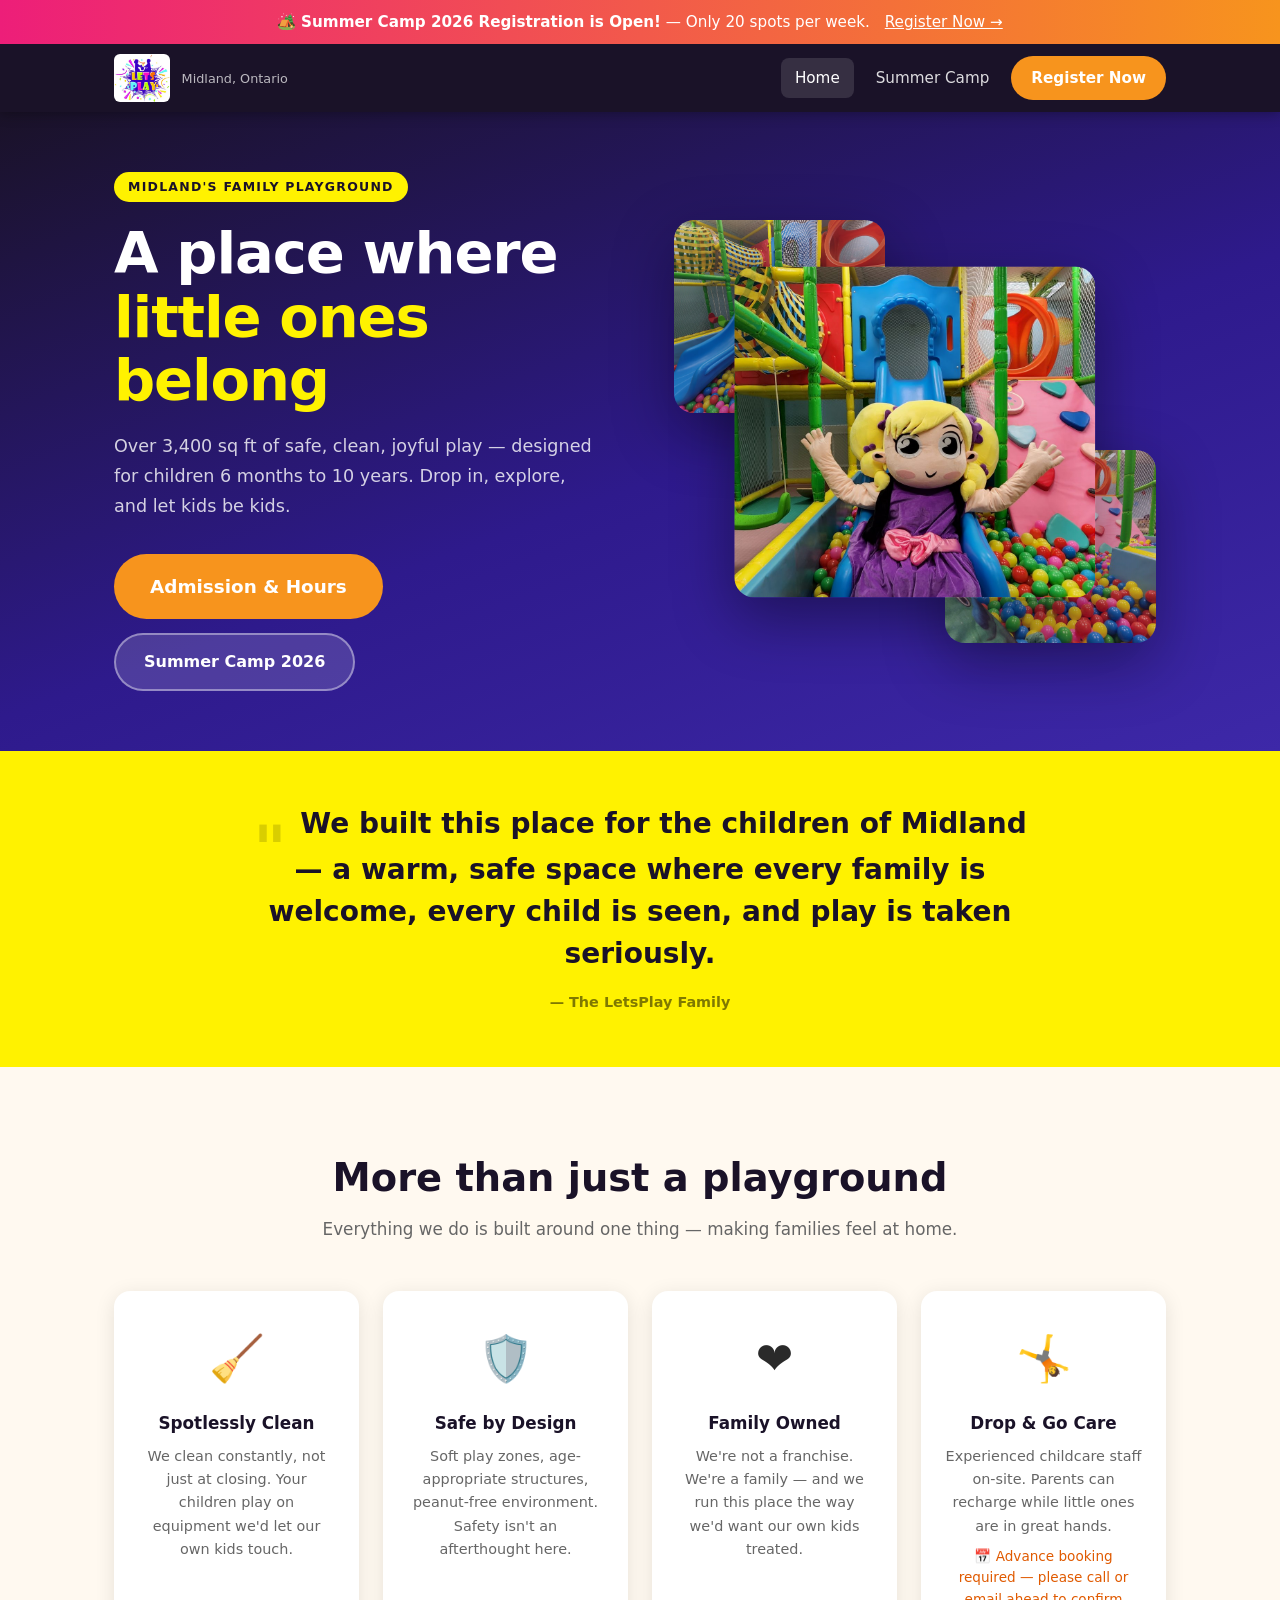
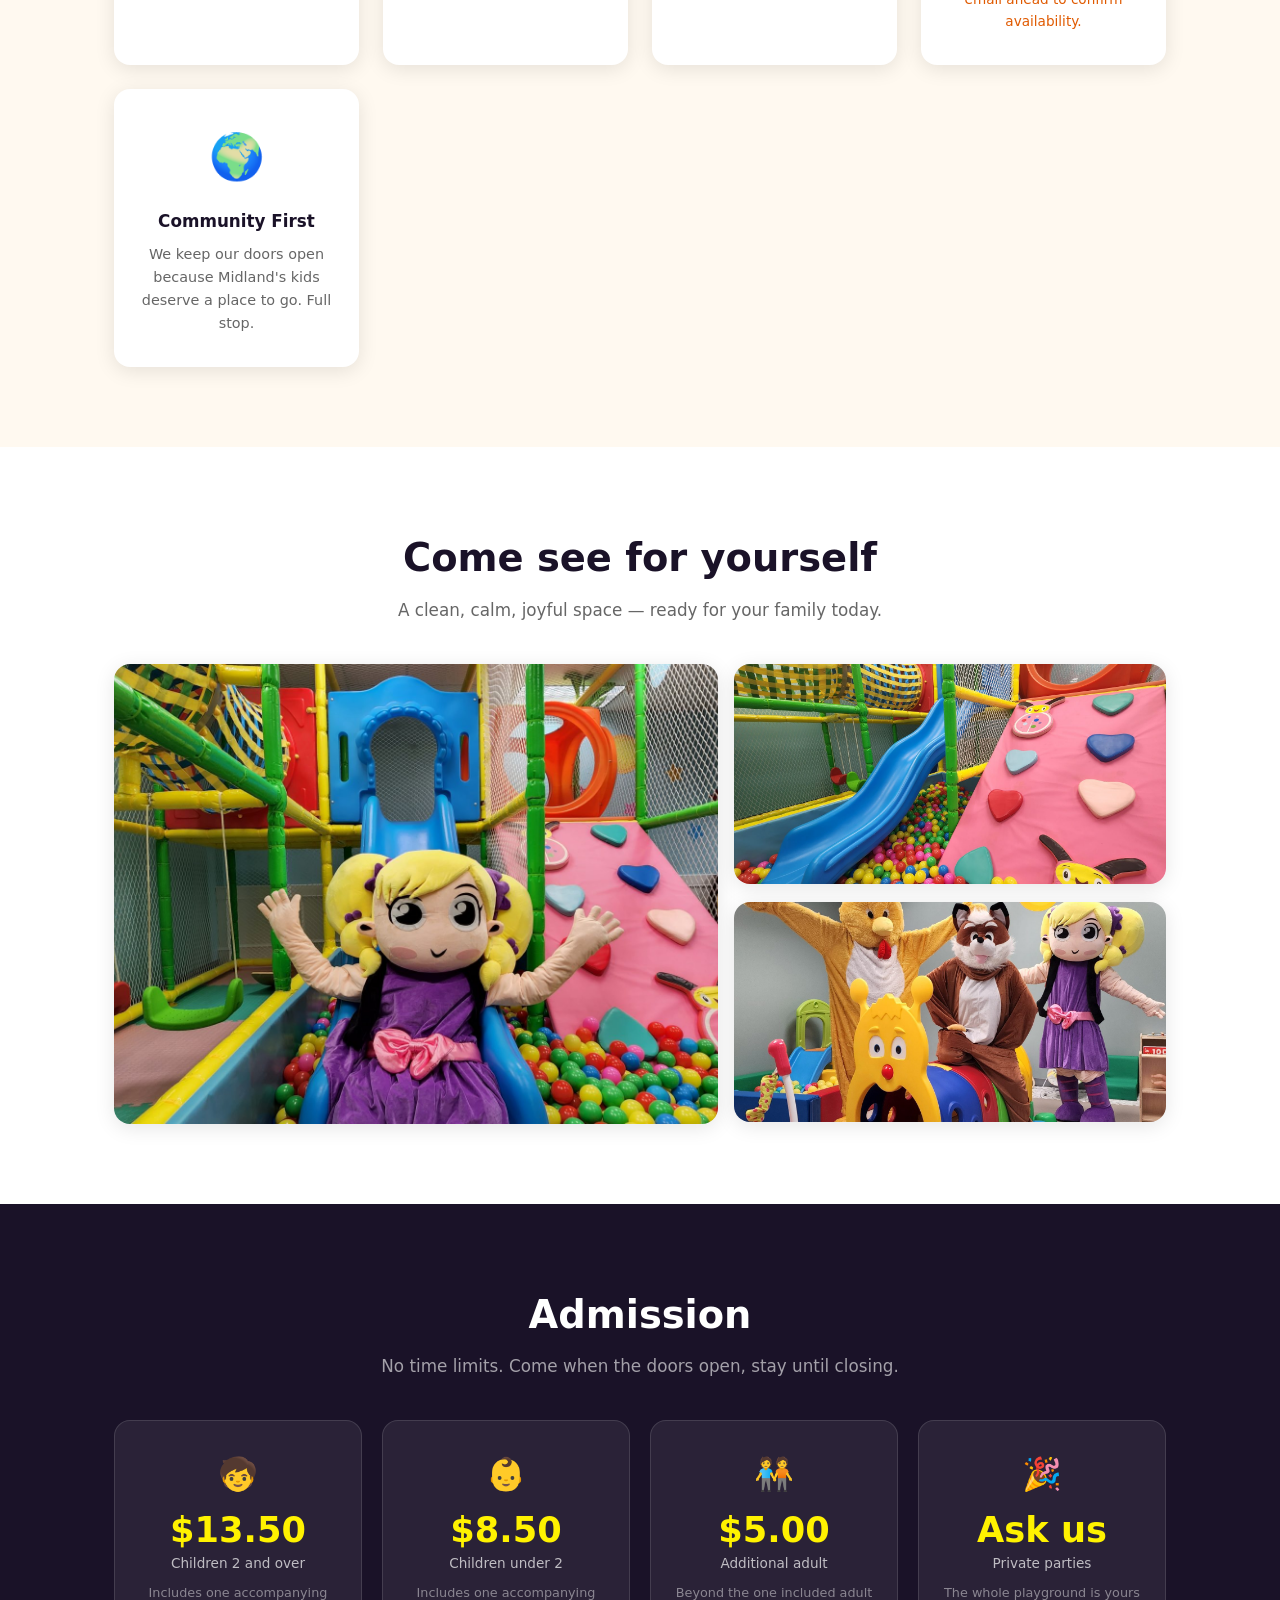
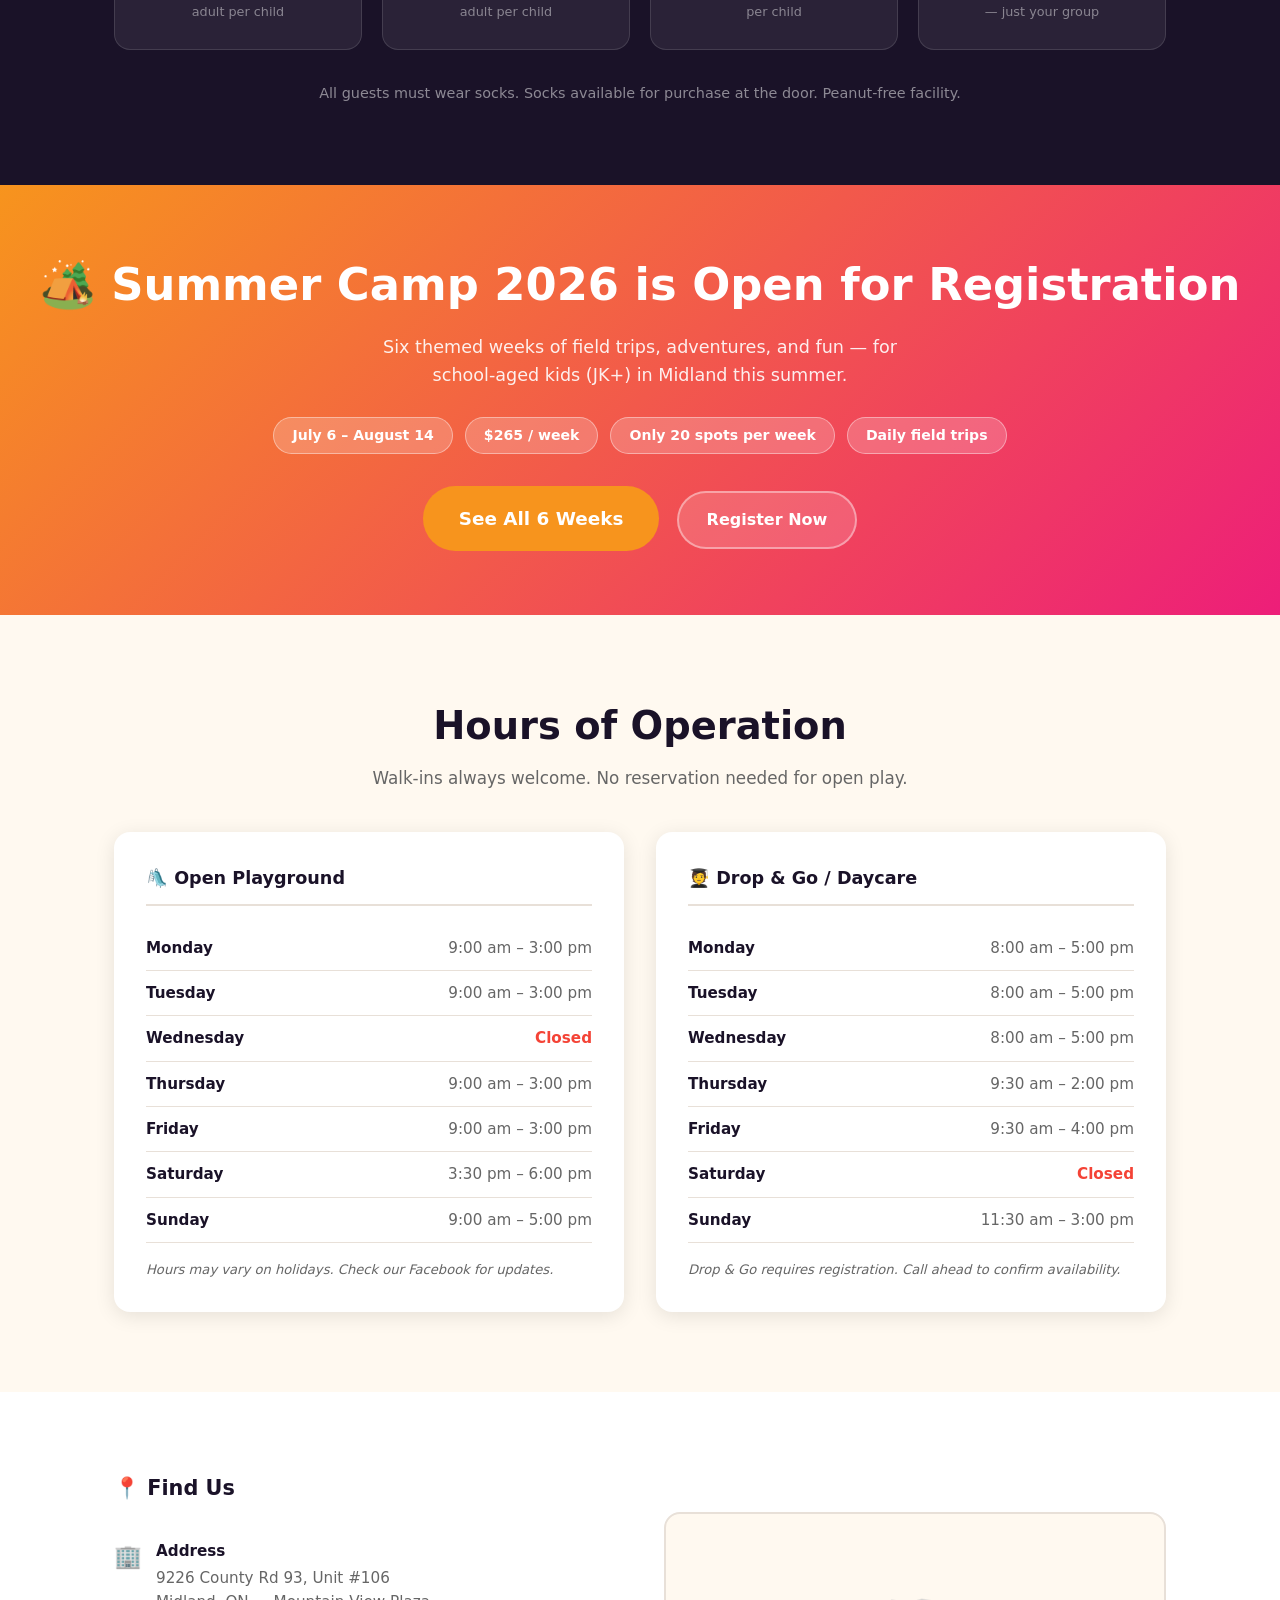
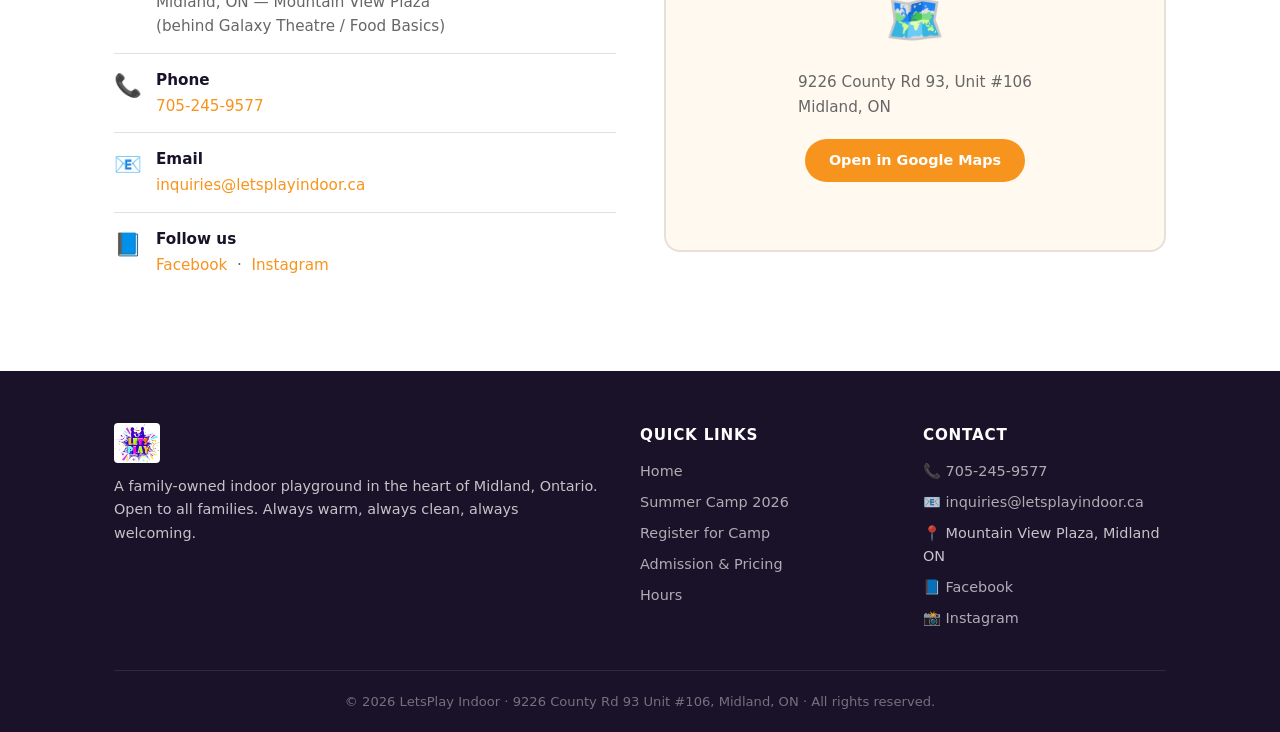
==== commit c8ad25ba: "drop-and-go: add advance booking required notice to service card" ====
--- a/home.html
+++ b/home.html
@@ -438,6 +438,7 @@
           <div class="why-icon">🤸</div>
           <h3>Drop & Go Care</h3>
           <p>Experienced childcare staff on-site. Parents can recharge while little ones are in great hands.</p>
+          <p style="margin-top:8px; font-size:0.85em; color:#E05A00;">📅 Advance booking required — please call or email ahead to confirm availability.</p>
         </div>
         <div class="why-card">
           <div class="why-icon">🌍</div>
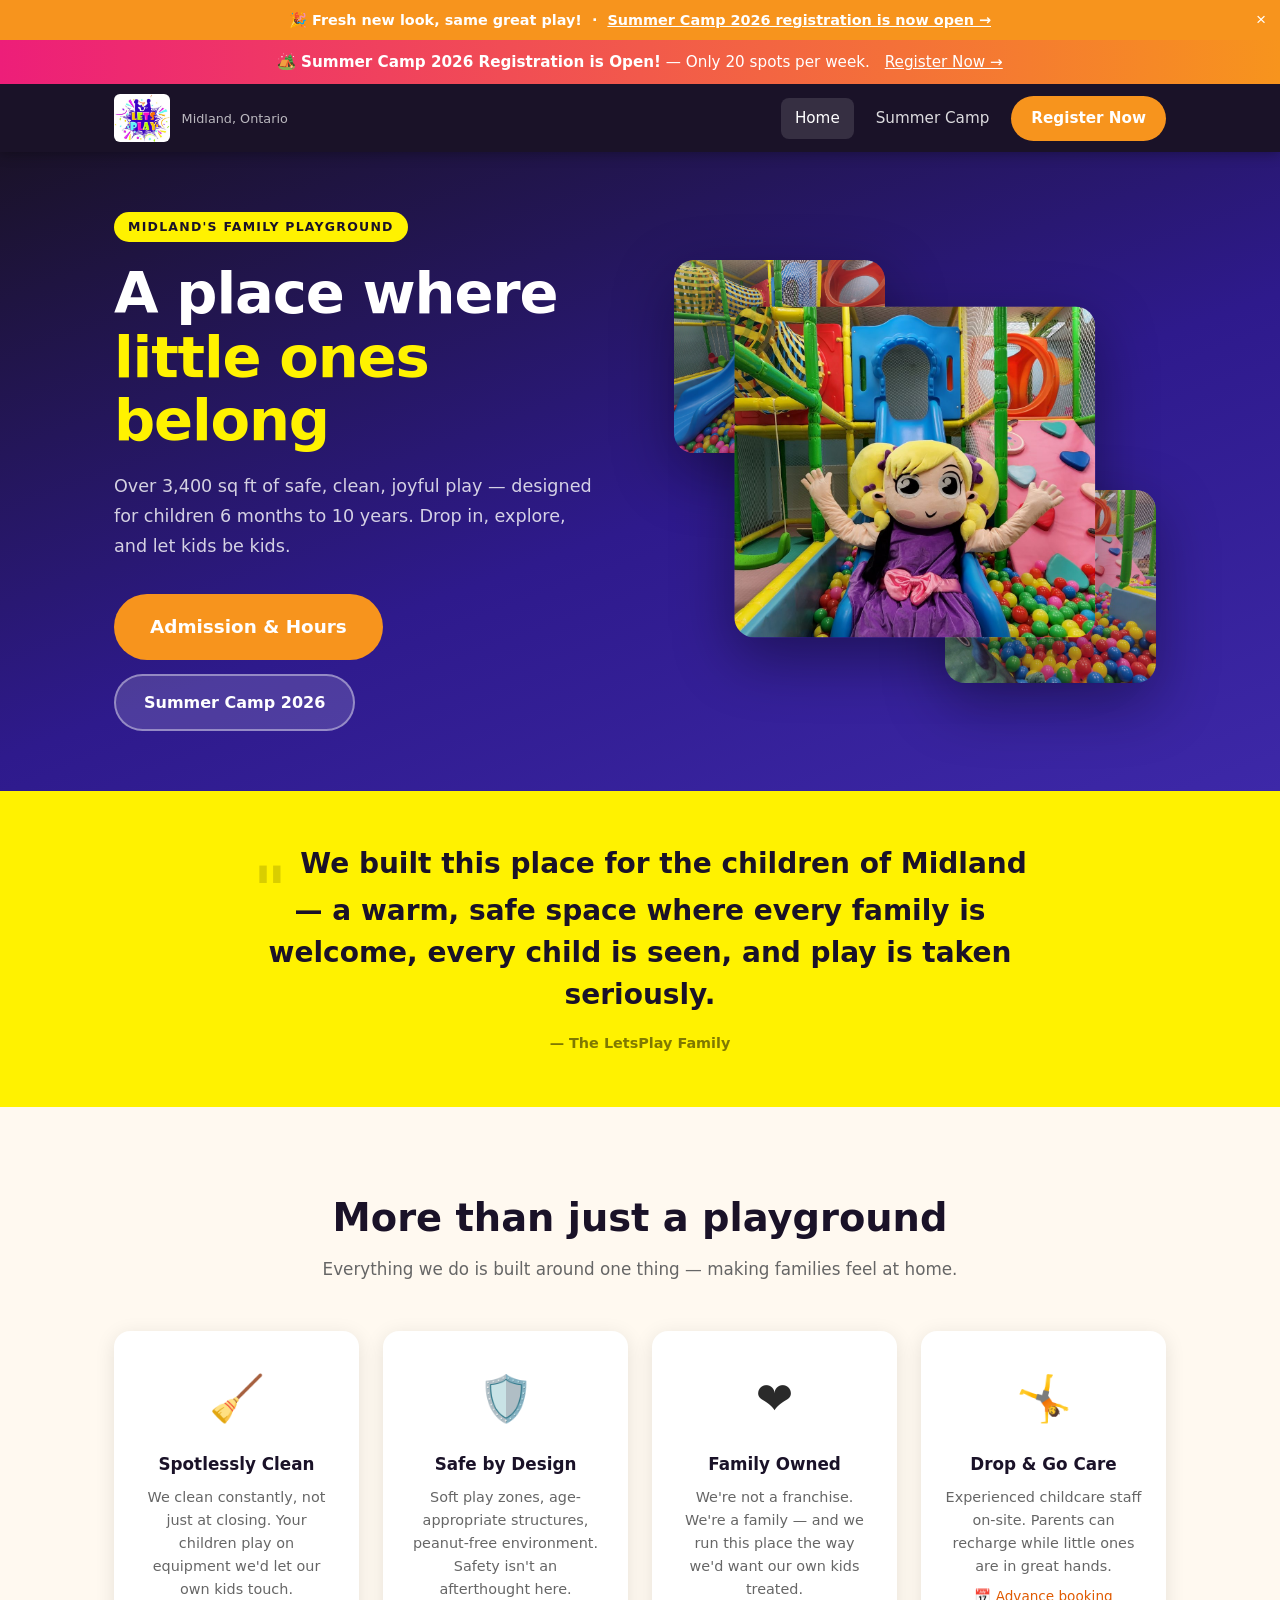
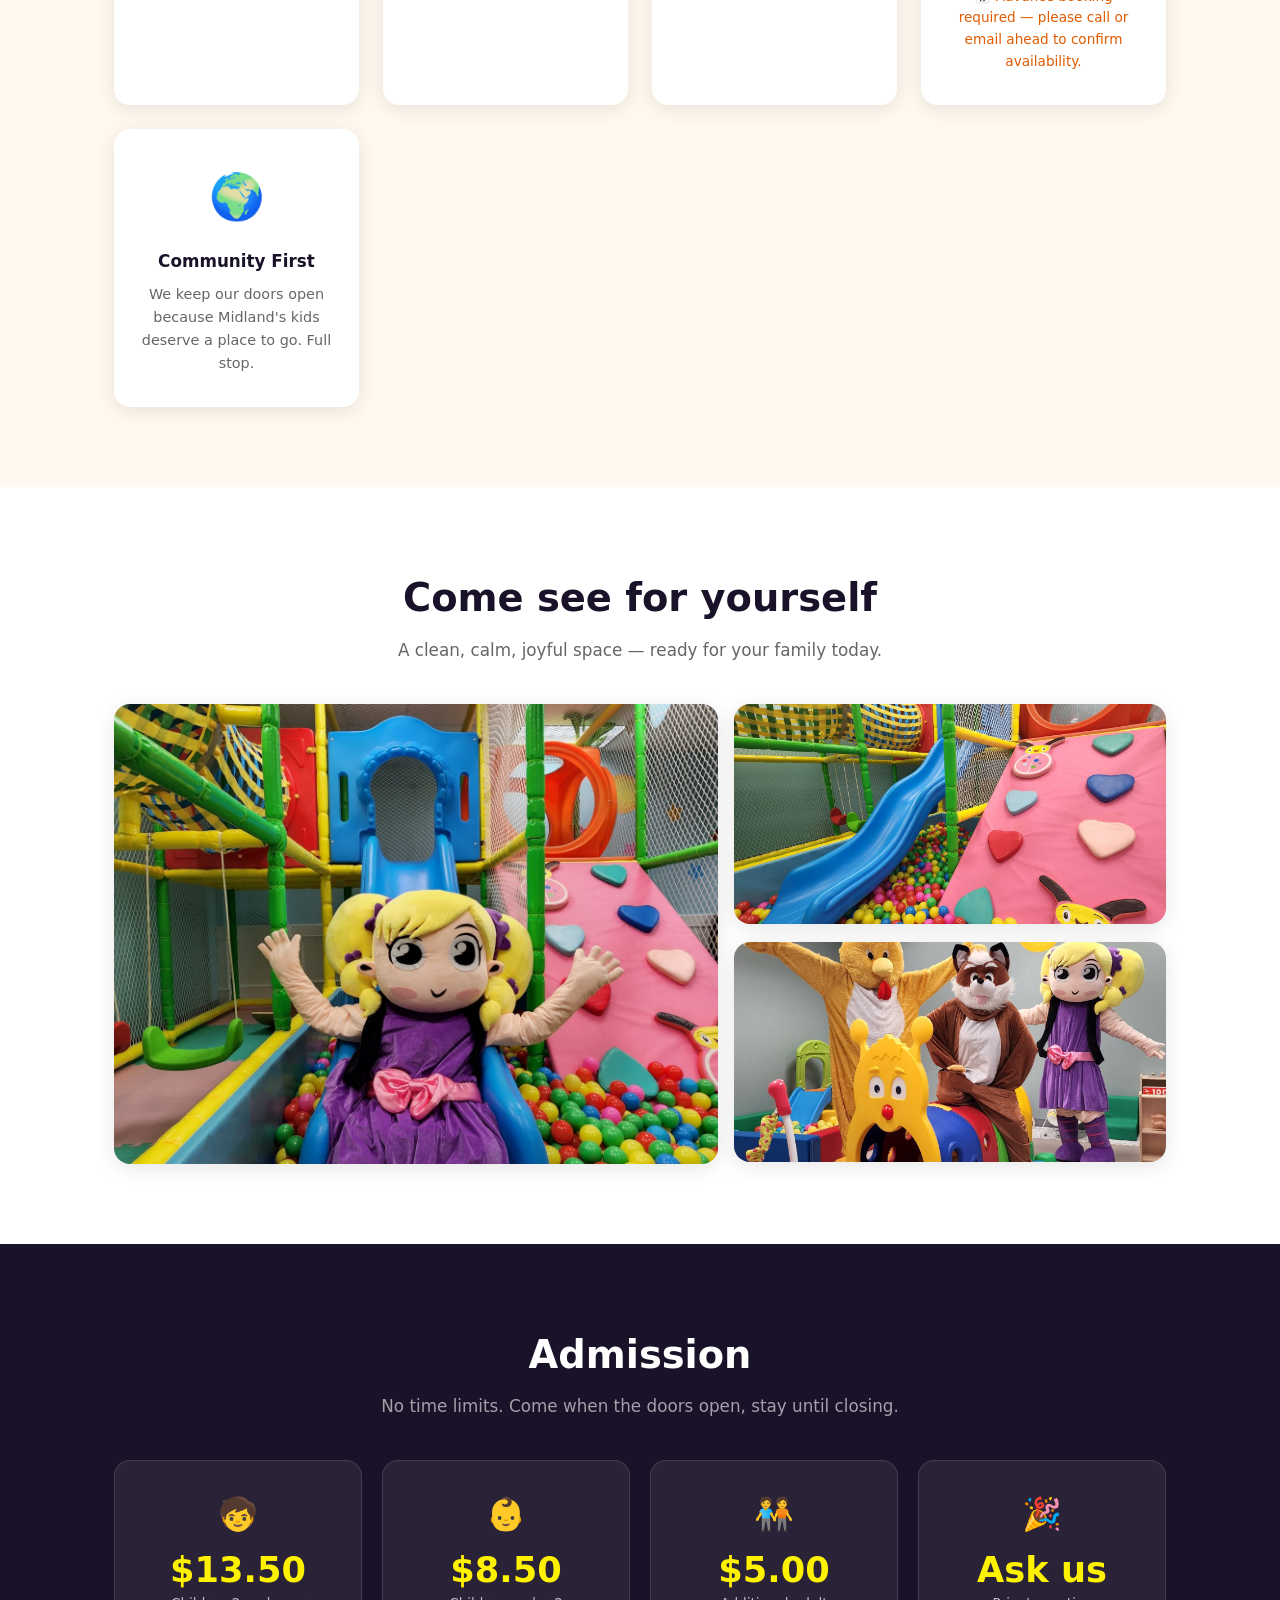
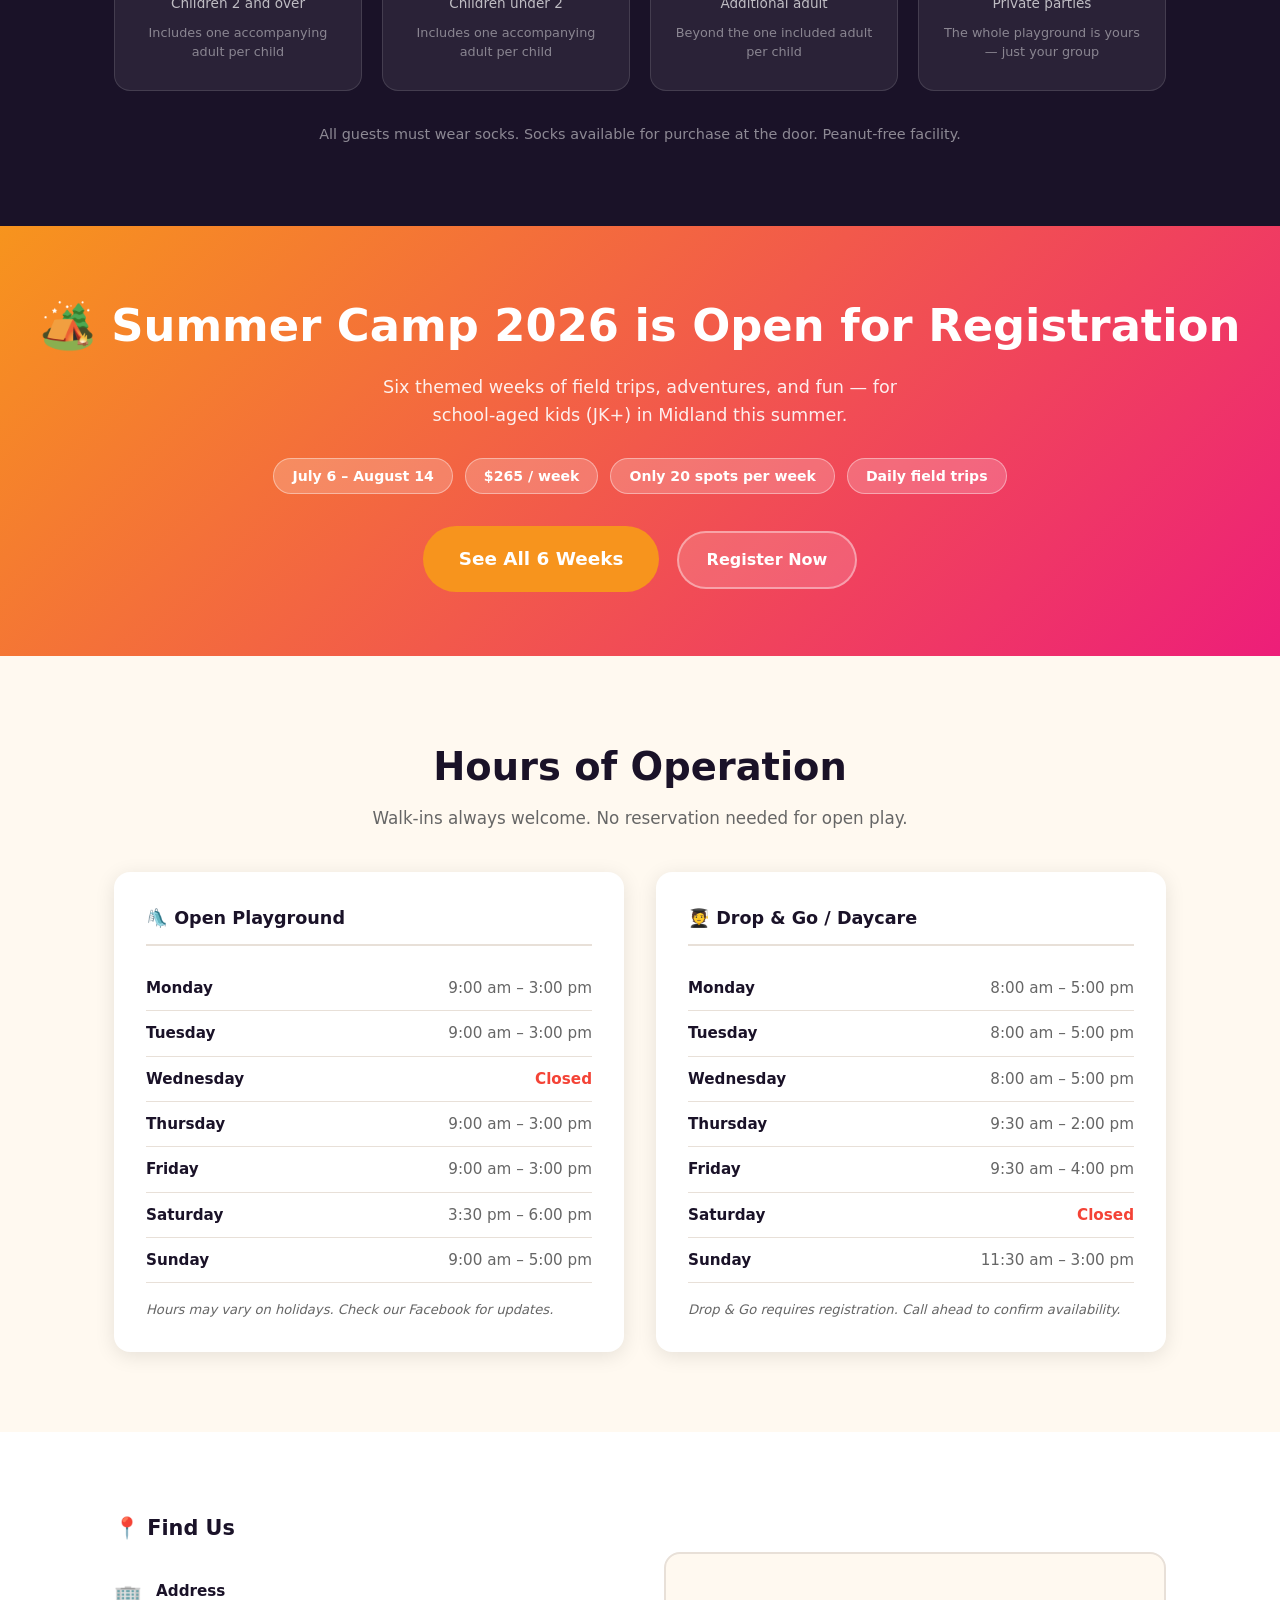
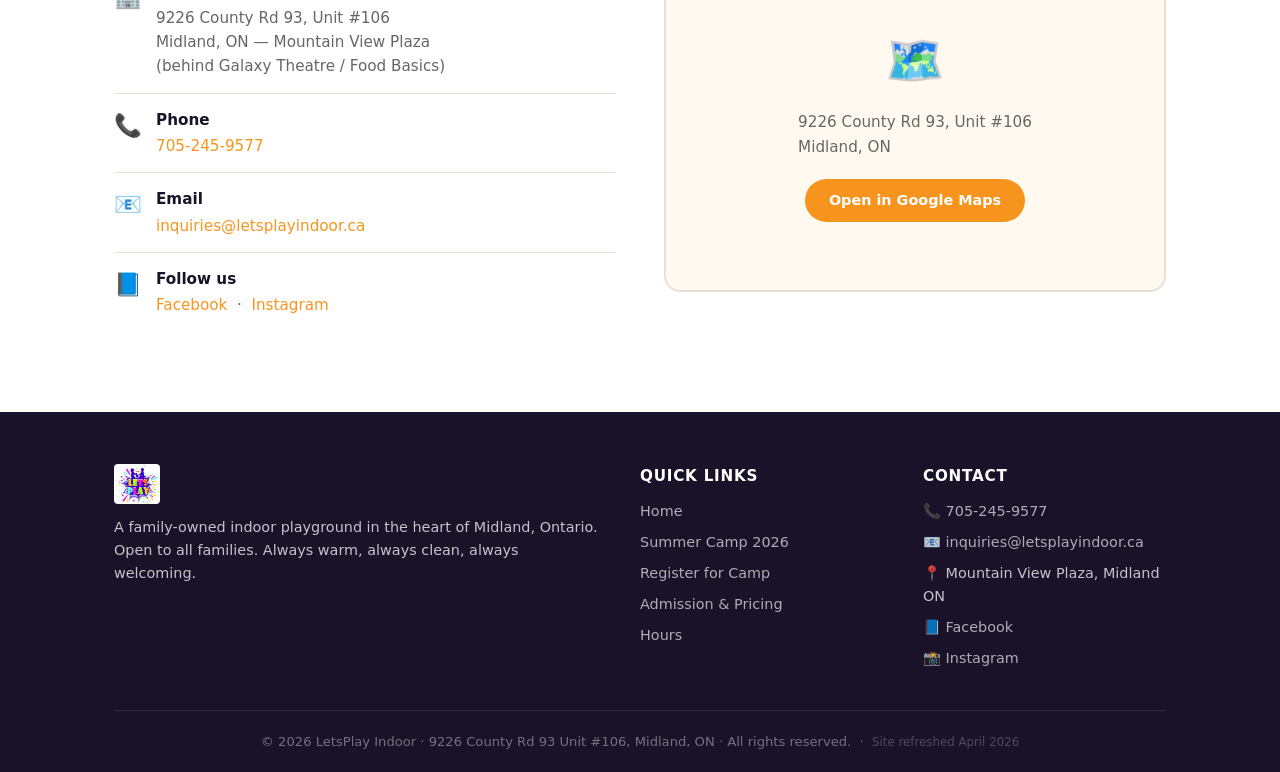
==== commit 3e2f650b: "homepage: add announcement bar + footer refresh timestamp" ====
--- a/home.html
+++ b/home.html
@@ -359,6 +359,12 @@
   </style>
 </head>
 <body>
+
+  <!-- ANNOUNCEMENT BAR -->
+  <div id="announce-bar" style="background:#F7941D; color:#fff; text-align:center; padding:10px 40px; font-size:0.9em; font-weight:600; position:relative; line-height:1.4;">
+    🎉 Fresh new look, same great play! &nbsp;·&nbsp; <a href="index.html" style="color:#fff; text-decoration:underline;">Summer Camp 2026 registration is now open →</a>
+    <button onclick="document.getElementById('announce-bar').style.display='none'" style="position:absolute; right:14px; top:50%; transform:translateY(-50%); background:none; border:none; color:#fff; font-size:1.2em; cursor:pointer; line-height:1;" aria-label="Dismiss">×</button>
+  </div>
 
   <!-- URGENCY BANNER -->
   <div class="urgency-banner">
@@ -617,7 +623,7 @@
         </div>
       </div>
       <div class="footer-bottom">
-        <p>© 2026 LetsPlay Indoor · 9226 County Rd 93 Unit #106, Midland, ON · All rights reserved.</p>
+        <p>© 2026 LetsPlay Indoor · 9226 County Rd 93 Unit #106, Midland, ON · All rights reserved. &nbsp;·&nbsp; <span style="opacity:0.6; font-size:0.9em;">Site refreshed April 2026</span></p>
       </div>
     </div>
   </footer>
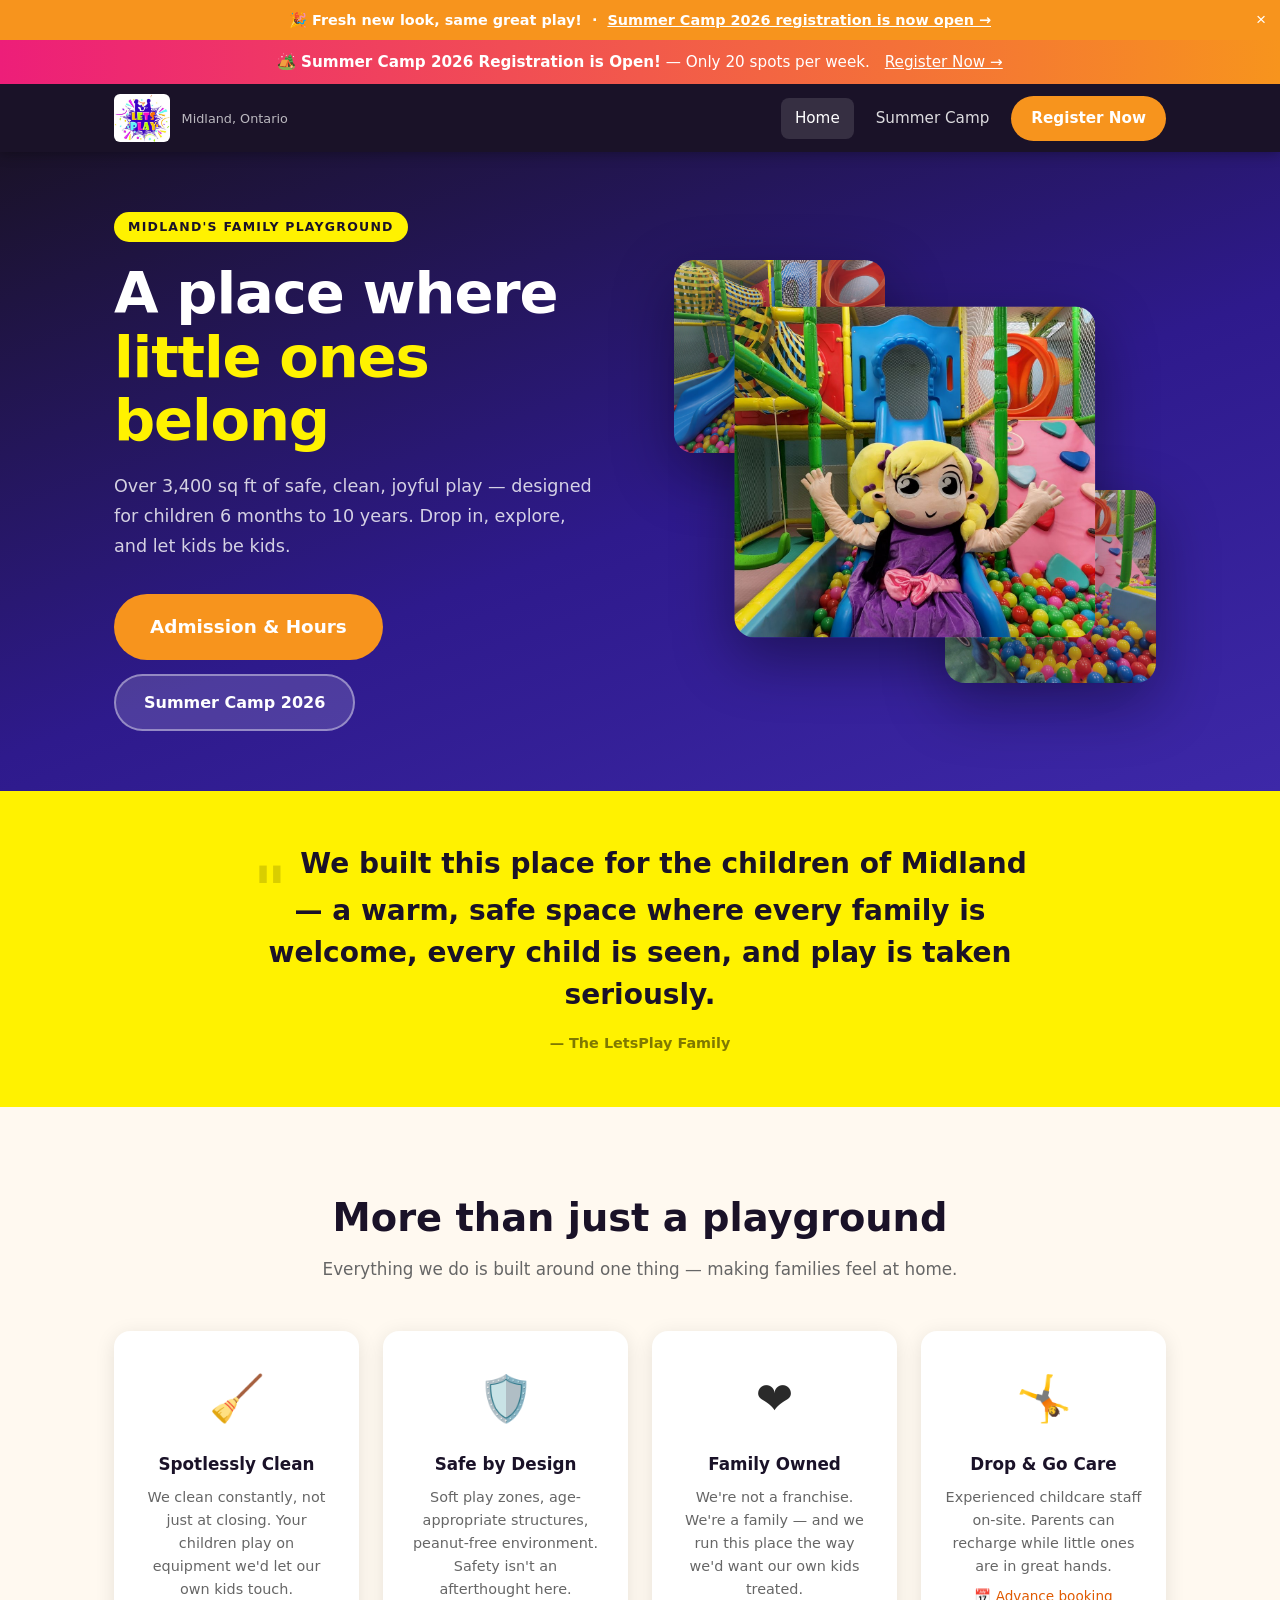
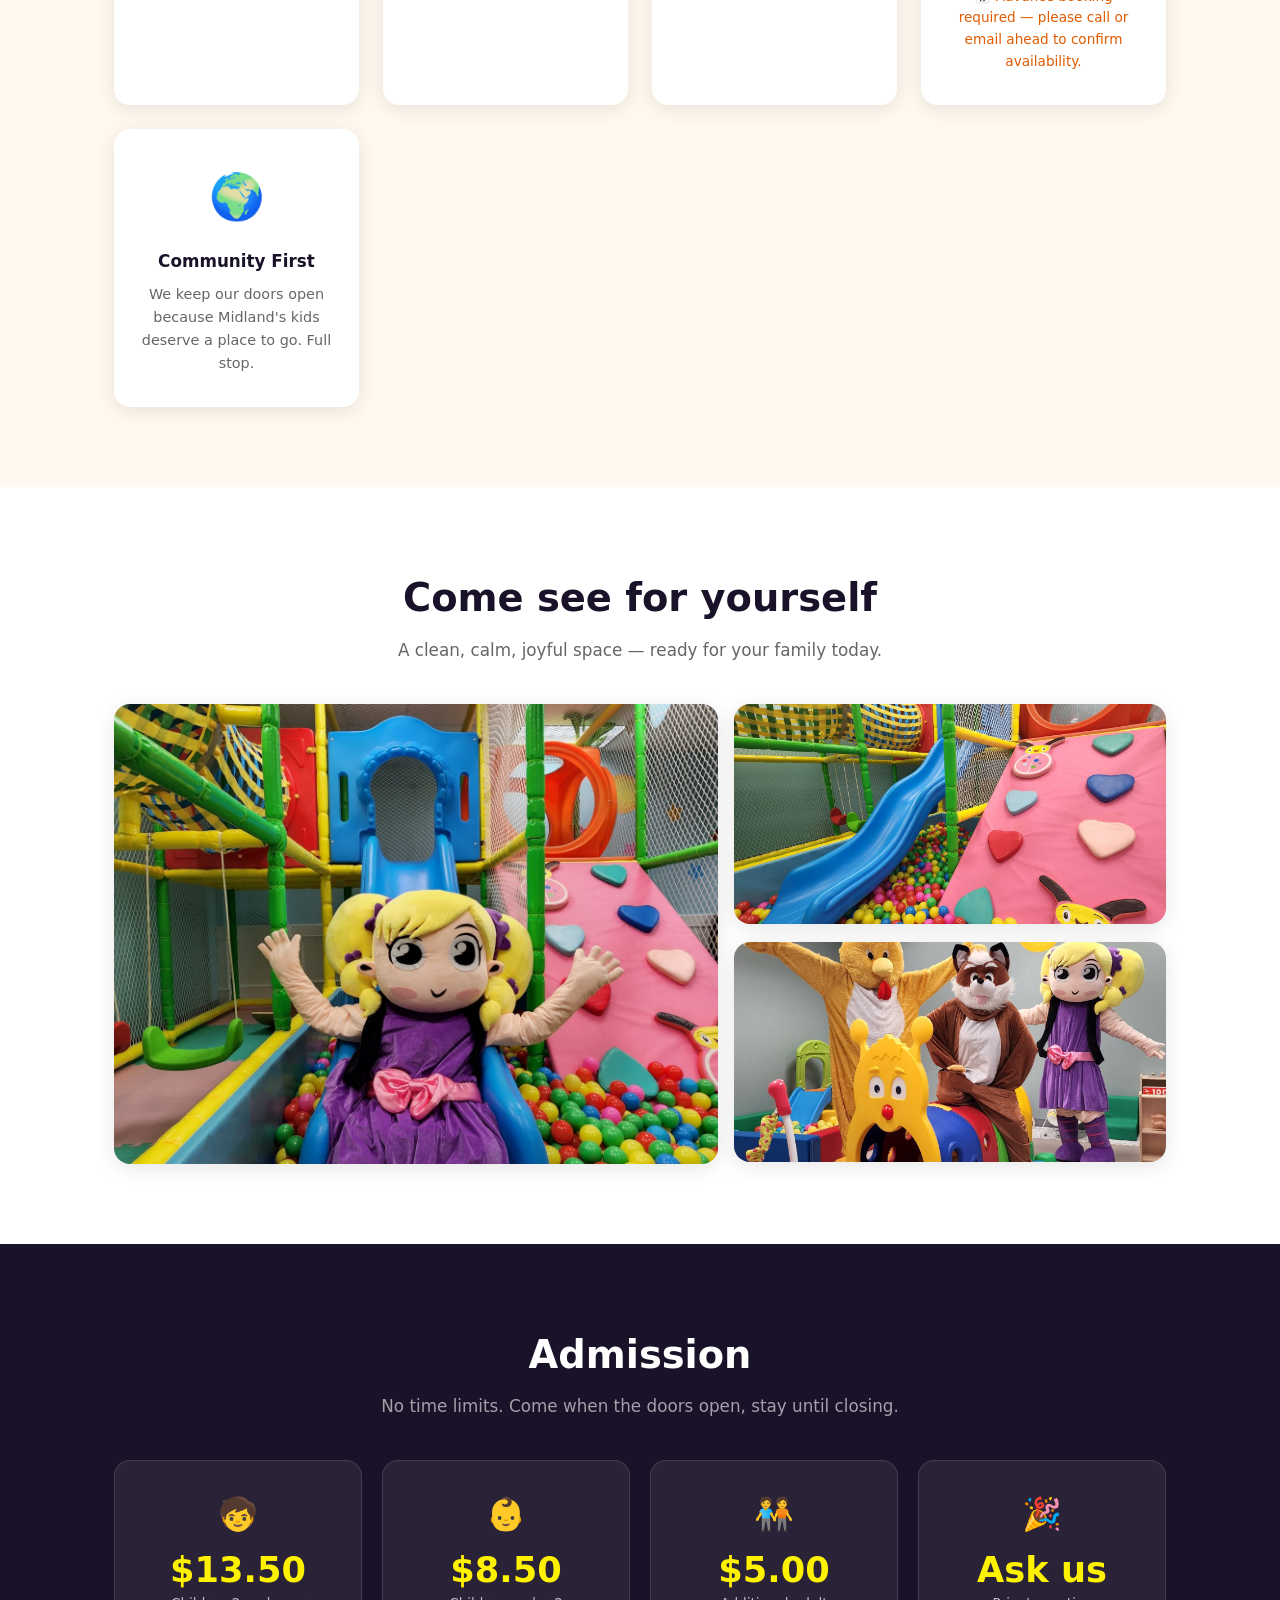
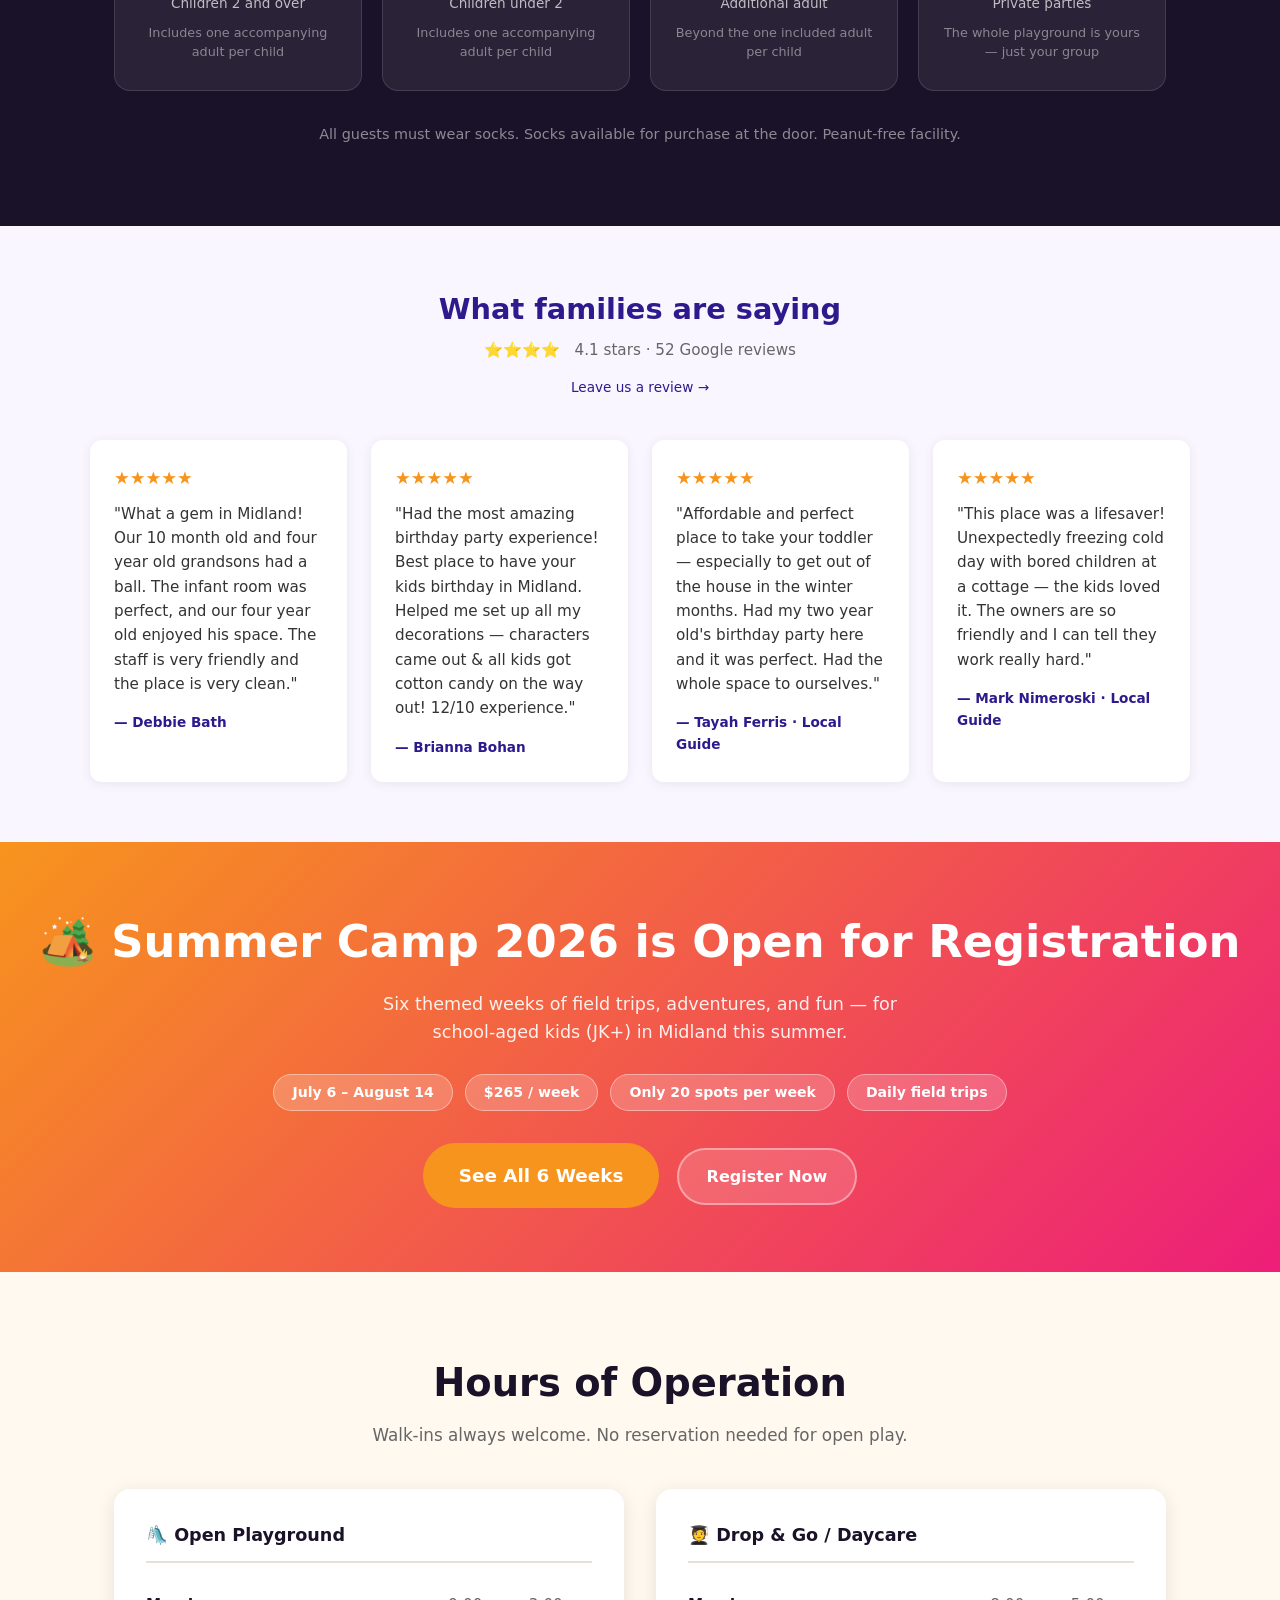
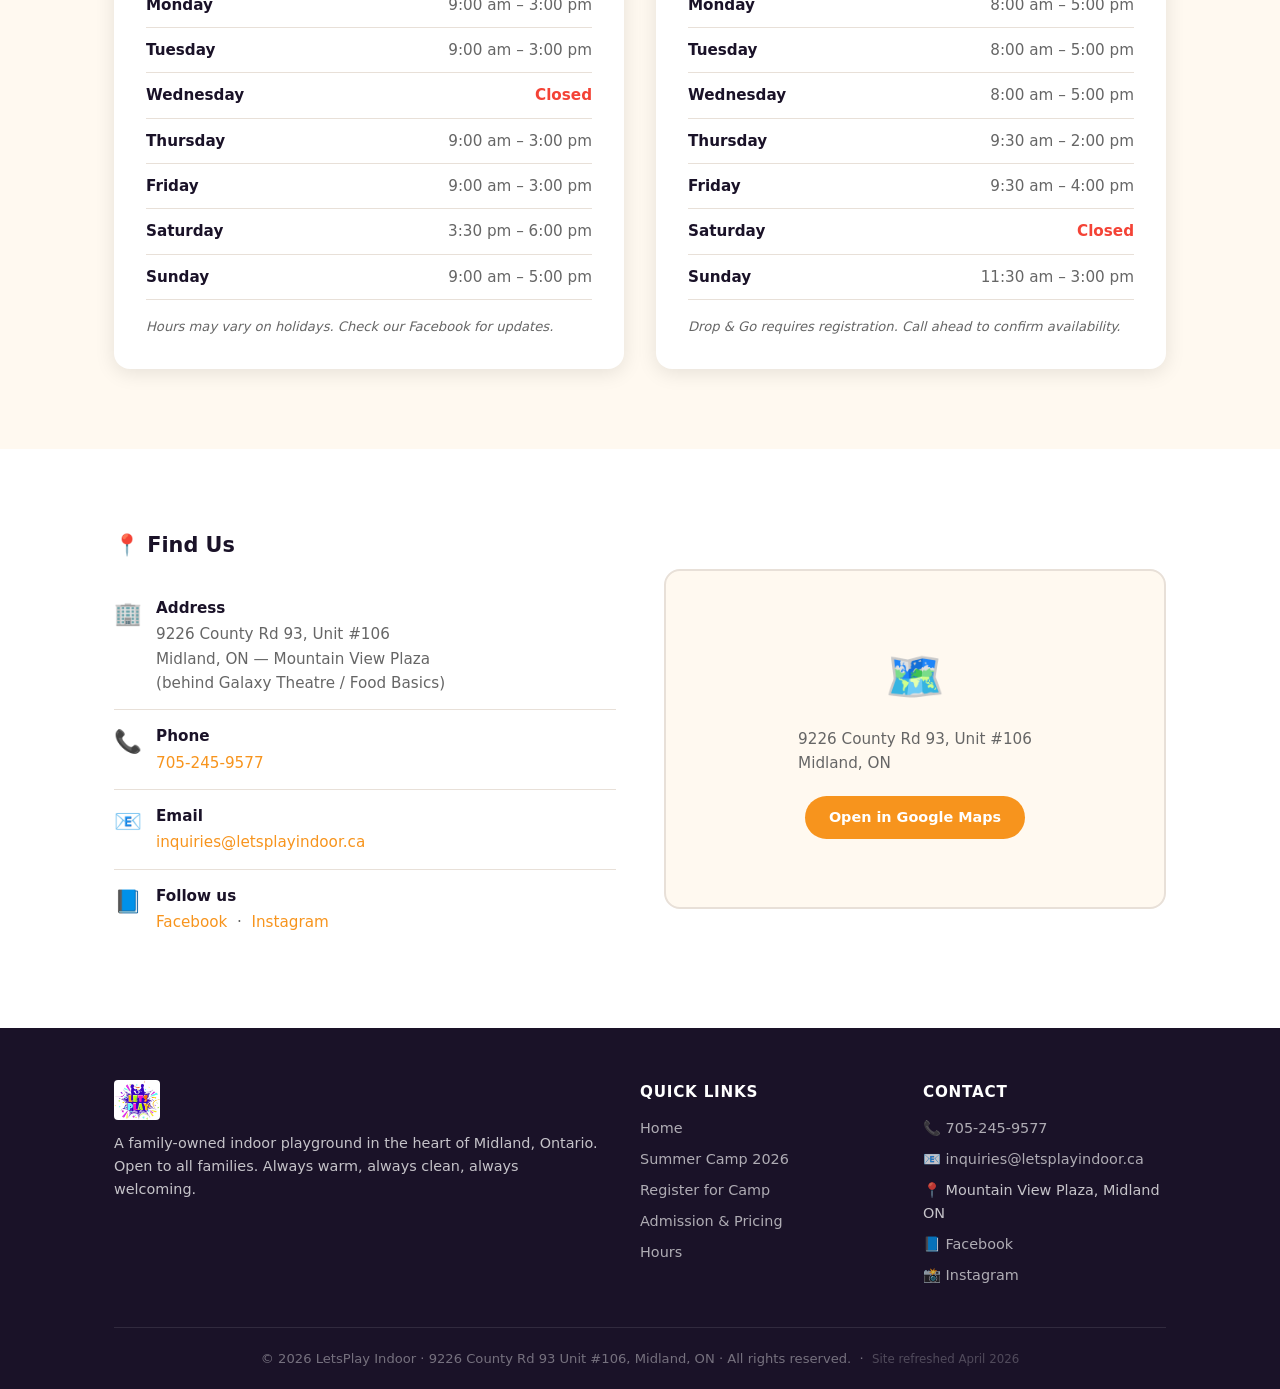
==== commit 3345d850: "homepage: add testimonials section with 4 Google reviews + star rating" ====
--- a/home.html
+++ b/home.html
@@ -500,6 +500,42 @@
         </div>
       </div>
       <p class="admission-note">All guests must wear socks. Socks available for purchase at the door. Peanut-free facility.</p>
+    </div>
+  </section>
+
+  <!-- TESTIMONIALS -->
+  <section style="background:#f9f6ff; padding:60px 24px;">
+    <div style="max-width:1100px; margin:0 auto;">
+      <h2 style="text-align:center; color:#2E1A8C; font-size:1.8em; margin-bottom:6px;">What families are saying</h2>
+      <p style="text-align:center; color:#666; margin-bottom:12px; font-size:0.95em;">⭐⭐⭐⭐ &nbsp; 4.1 stars · 52 Google reviews</p>
+      <p style="text-align:center; margin-bottom:40px;"><a href="https://g.page/r/letsplayindoor/review" target="_blank" style="font-size:0.85em; color:#2E1A8C;">Leave us a review →</a></p>
+      <div style="display:grid; grid-template-columns:repeat(auto-fit, minmax(240px, 1fr)); gap:24px;">
+
+        <div style="background:#fff; border-radius:12px; padding:24px; box-shadow:0 2px 12px rgba(0,0,0,0.07);">
+          <div style="color:#F7941D; font-size:1.1em; margin-bottom:10px;">★★★★★</div>
+          <p style="color:#333; font-size:0.95em; line-height:1.6; margin-bottom:16px;">"What a gem in Midland! Our 10 month old and four year old grandsons had a ball. The infant room was perfect, and our four year old enjoyed his space. The staff is very friendly and the place is very clean."</p>
+          <p style="font-weight:700; color:#2E1A8C; font-size:0.85em;">— Debbie Bath</p>
+        </div>
+
+        <div style="background:#fff; border-radius:12px; padding:24px; box-shadow:0 2px 12px rgba(0,0,0,0.07);">
+          <div style="color:#F7941D; font-size:1.1em; margin-bottom:10px;">★★★★★</div>
+          <p style="color:#333; font-size:0.95em; line-height:1.6; margin-bottom:16px;">"Had the most amazing birthday party experience! Best place to have your kids birthday in Midland. Helped me set up all my decorations — characters came out & all kids got cotton candy on the way out! 12/10 experience."</p>
+          <p style="font-weight:700; color:#2E1A8C; font-size:0.85em;">— Brianna Bohan</p>
+        </div>
+
+        <div style="background:#fff; border-radius:12px; padding:24px; box-shadow:0 2px 12px rgba(0,0,0,0.07);">
+          <div style="color:#F7941D; font-size:1.1em; margin-bottom:10px;">★★★★★</div>
+          <p style="color:#333; font-size:0.95em; line-height:1.6; margin-bottom:16px;">"Affordable and perfect place to take your toddler — especially to get out of the house in the winter months. Had my two year old's birthday party here and it was perfect. Had the whole space to ourselves."</p>
+          <p style="font-weight:700; color:#2E1A8C; font-size:0.85em;">— Tayah Ferris · Local Guide</p>
+        </div>
+
+        <div style="background:#fff; border-radius:12px; padding:24px; box-shadow:0 2px 12px rgba(0,0,0,0.07);">
+          <div style="color:#F7941D; font-size:1.1em; margin-bottom:10px;">★★★★★</div>
+          <p style="color:#333; font-size:0.95em; line-height:1.6; margin-bottom:16px;">"This place was a lifesaver! Unexpectedly freezing cold day with bored children at a cottage — the kids loved it. The owners are so friendly and I can tell they work really hard."</p>
+          <p style="font-weight:700; color:#2E1A8C; font-size:0.85em;">— Mark Nimeroski · Local Guide</p>
+        </div>
+
+      </div>
     </div>
   </section>
 
